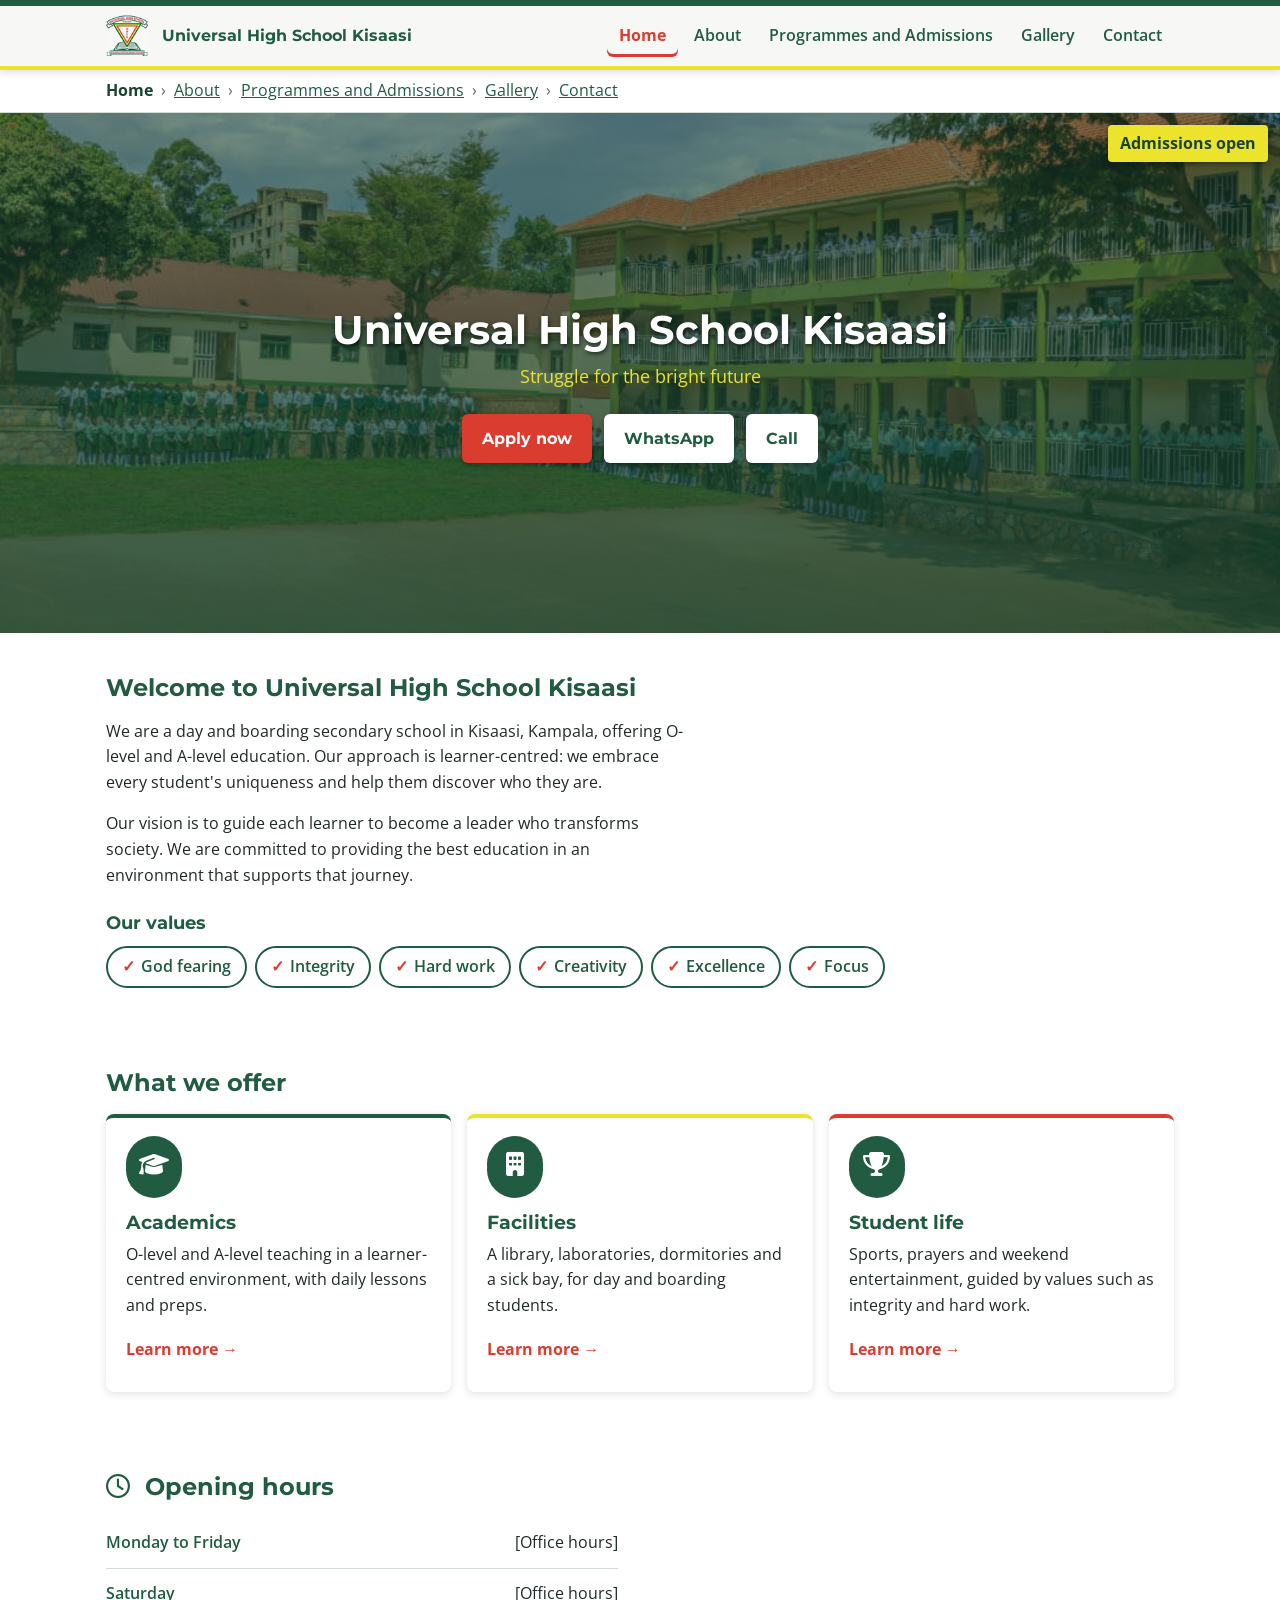
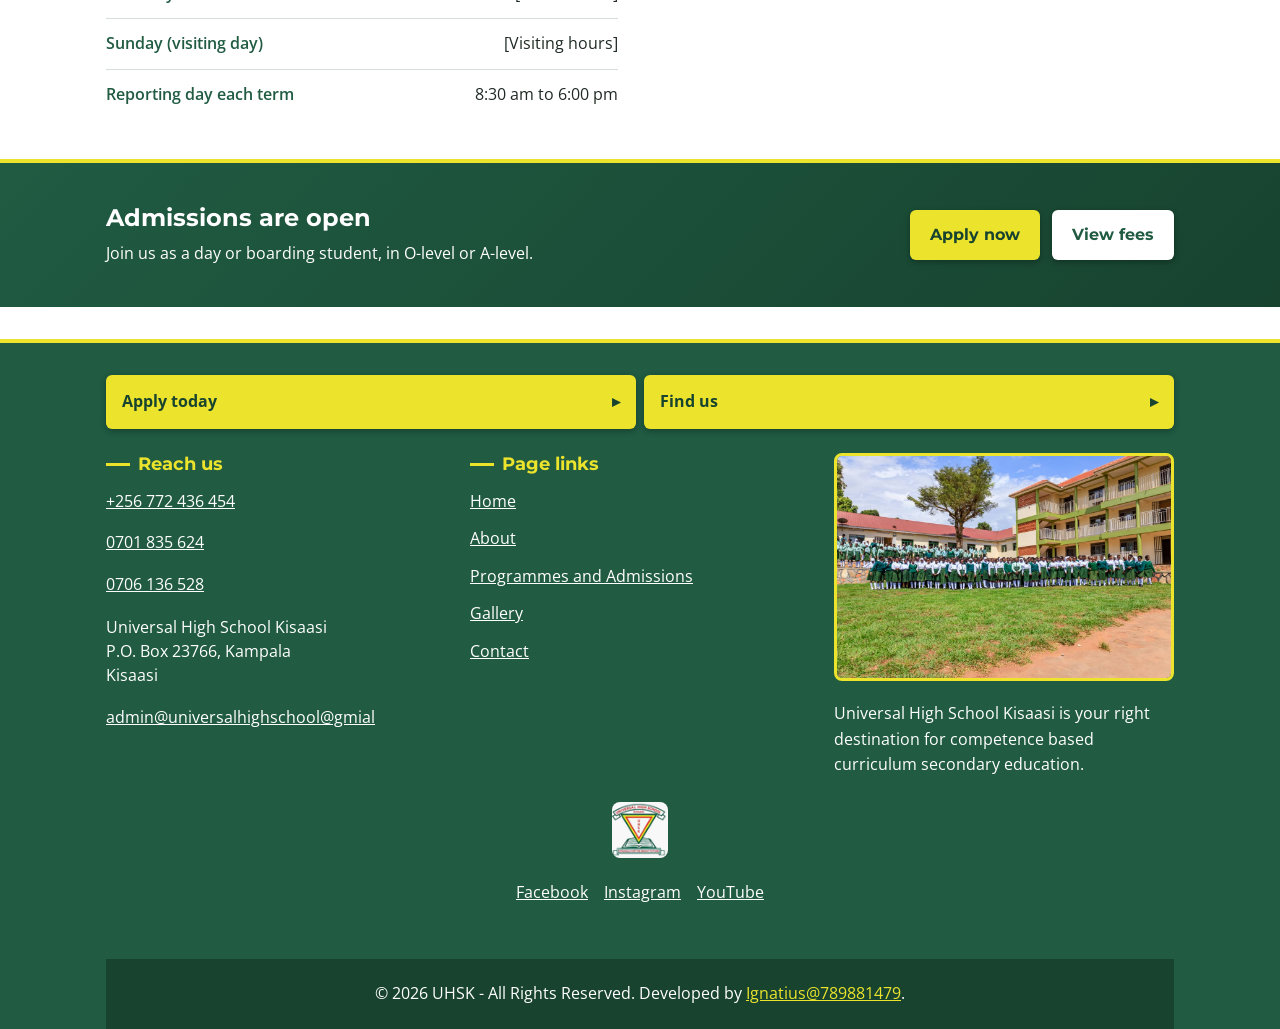
==== index.html @ f20ae057 "Add pure CSS dropdown menu to the home page header - Checkbox technique: :checked ~ .main-nav shows " ====
<!DOCTYPE html>
<html lang="en">
<head>
    <meta charset="UTF-8">
    <meta name="viewport" content="width=device-width, initial-scale=1.0">
    <title>Universal High School Kisaasi</title>
    <meta name="description" content="Universal High School-Kisaasi is a leading educational institution committed to providing quality education and fostering holistic development in students.">
    <link rel="icon" href="images/favicon.png" type="image/png">
    <!-- Google Fonts: Montserrat (headings), Open Sans (body).
         Weights requested must match the font-weight values used in
         style.css; an unrequested weight is faked by the browser.
         preconnect opens the connection early so text renders sooner. -->
    <link rel="preconnect" href="https://fonts.googleapis.com">
    <link rel="preconnect" href="https://fonts.gstatic.com" crossorigin>
    <link rel="stylesheet" href="https://fonts.googleapis.com/css2?family=Montserrat:wght@700&family=Open+Sans:wght@400;600;700&display=swap">
    <!-- Icons: Font Awesome Free (credit in README) -->
    <link rel="stylesheet" href="https://cdnjs.cloudflare.com/ajax/libs/font-awesome/6.5.1/css/all.min.css">
    <link rel="stylesheet" href="css/style.css">
  </head>
<body>
      <header class="site-header"> 
         <div class="container header-inner">
            <a class="logo" href="index.html">
                <img src="images/favicon.png" alt="Universal High School Kisaasi logo" width="64" height="64">
                  <span>Universal High School Kisaasi</span>
            </a>
            <input type="checkbox" id="menu-toggle" class="menu-toggle">
                <label for="menu-toggle" class="menu-button">
                <span class="visually-hidden">Open or close the menu</span>
                <span class="bar"></span>
                <span class="bar"></span>
                <span class="bar"></span>
                </label>

            <!-- Main menu: CSS shows it on phones when #menu-toggle is
                 checked; always visible from 64em. aria-current marks
                 this page; keep the link list identical on every page. -->
            <nav class="main-nav" aria-label="Main menu">
              <ul>
                <li><a href="index.html" aria-current="page">Home</a></li>
                <li><a href="about.html">About</a></li>
                <li><a href="services.html">Programmes and Admissions</a></li>
                <li><a href="gallery.html">Gallery</a></li>
                <li><a href="contact.html">Contact</a></li>
              </ul>
            </nav>

         </div>
      </header>

      <!-- Breadcrumb: shows where the visitor is.
     Used on every page except Home. Change the last item per page. -->
<nav class="breadcrumb" aria-label="Breadcrumb">
  <div class="container">
    <ol>
      <li aria-current="page">Home</li>
      <li><a href="about.html">About</a></li>
      <li><a href="services.html">Programmes and Admissions</a></li>
      <li><a href="gallery.html">Gallery</a></li>
      <li><a href="contact.html">Contact</a></li>
    </ol>
  </div>
</nav>

<main id="main">

  <!-- 1. Hero
       Full-width photo with an overlay (CSS). Badge is positioned
       against the hero box. -->
  <section class="hero">
    <p class="badge">Admissions open</p>

    <div class="hero-content">
      <h1>Universal High School Kisaasi</h1>
      <p class="tagline">Struggle for the bright future</p>
    </div>

    <div class="hero-buttons">
      <a class="btn btn-primary" href="services.html#apply">Apply now</a>
      <a class="btn btn-secondary" href="https://wa.me/256701835624?text=Hello%2C%20I%20would%20like%20to%20ask%20about%20admissions.">WhatsApp</a>
      <a class="btn btn-secondary" href="tel:+256701835624">Call</a>
    </div>
  </section>

  <!-- 2. Introduction
       Text adapted from the school's vision, mission, values and
       commitment statements (admission requirement forms). -->
  <section class="intro">
    <div class="container">
      <h2>Welcome to Universal High School Kisaasi</h2>
      <p>We are a day and boarding secondary school in Kisaasi, Kampala,
         offering O-level and A-level education. Our approach is
         learner-centred: we embrace every student's uniqueness and
         help them discover who they are.</p>
      <p>Our vision is to guide each learner to become a leader who
         transforms society. We are committed to providing the best
         education in an environment that supports that journey.</p>

      <h3 class="values-title">Our values</h3>
      <ul class="values">
        <li>God fearing</li>
        <li>Integrity</li>
        <li>Hard work</li>
        <li>Creativity</li>
        <li>Excellence</li>
        <li>Focus</li>
      </ul>
    </div>
  </section>

  <!-- 3. Feature cards
       Each link goes to the page holding the full details. -->
  <section class="featured">
    <div class="container">
      <h2>What we offer</h2>

      <div class="card-grid">
        <article class="card">
          <span class="card-icon" aria-hidden="true">
          <i class="fa-solid fa-graduation-cap card-icon" aria-hidden="true"></i>
          </span>
          <h3>Academics</h3>
          <p>O-level and A-level teaching in a learner-centred
             environment, with daily lessons and preps.</p>
          <a class="card-link" href="services.html">Learn more</a>
        </article>

        <article class="card">
          <span class="card-icon" aria-hidden="true"> 
          <i class="fa-solid fa-building card-icon" aria-hidden="true"></i>
          </span>
          <h3>Facilities</h3>
          <p>A library, laboratories, dormitories and a sick bay, for
             day and boarding students.</p>
          <a class="card-link" href="gallery.html">Learn more</a>
        </article>

        <article class="card">
          <span class="card-icon" aria-hidden="true">
          <i class="fa-solid fa-trophy card-icon" aria-hidden="true"></i>
          </span>
          <h3>Student life</h3>
          <p>Sports, prayers and weekend entertainment, guided by values
             such as integrity and hard work.</p>
          <a class="card-link" href="about.html">Learn more</a>
        </article>
      </div>
    </div>
  </section>

  <!-- 4. Opening hours
       TODO: replace bracketed times with hours confirmed by the
       school. Reporting-day time is from the school's rules. -->
  <section class="hours">
    <div class="container">
      <h2><i class="fa-regular fa-clock" aria-hidden="true"></i> Opening hours</h2>

      <dl class="hours-list">
        <div class="hours-row">
          <dt>Monday to Friday</dt>
          <dd>[Office hours]</dd>
        </div>
        <div class="hours-row">
          <dt>Saturday</dt>
          <dd>[Office hours]</dd>
        </div>
        <div class="hours-row">
          <dt>Sunday (visiting day)</dt>
          <dd>[Visiting hours]</dd>
        </div>
        <div class="hours-row">
          <dt>Reporting day each term</dt>
          <dd>8:30 am to 6:00 pm</dd>
        </div>
      </dl>
    </div>
  </section>

  <!-- 5. Admissions call-to-action
       Targets #apply and #fees on services.html (add those ids there). -->
  <section class="admissions-band">
    <div class="container band-inner">
      <div class="band-text">
        <h2>Admissions are open</h2>
        <p>Join us as a day or boarding student, in O-level or A-level.</p>
      </div>
      <div class="band-actions">
        <a class="btn btn-accent" href="services.html#apply">Apply now</a>
        <a class="btn btn-secondary" href="services.html#fees">View fees</a>
      </div>
    </div>
  </section>

  <!-- 6. Testimonials: to be added later -->

</main>

<!-- ==========================================================
     FOOTER
     Same on every page. Holds quick actions, school details,
     page links, brand and copyright.
     ========================================================== -->
<footer class="site-footer">
  <div class="container">
        <!-- 1. QUICK ACTIONS
         "Apply today" goes to the admissions page,
         "Find us" goes to the contact page. -->
    <div class="footer-actions">
      <a class="footer-action" href="services.html">Apply today</a>
      <a class="footer-action" href="contact.html">Find us</a>
    </div>
        <!-- Footer: Reach us
         Contact details. Phone links use the tel: scheme with the
         international format (+256, no spaces, leading 0 dropped). -->
    <section class="footer-contact">
      <h2>Reach us</h2>

      <ul class="contact-list">
        <li><a href="tel:+256772436454">+256 772 436 454</a></li>
        <li><a href="tel:+256701835624">0701 835 624</a></li>
        <li><a href="tel:+256706136528">0706 136 528</a></li>
      </ul>

      <!-- Postal address -->
      <address>
        Universal High School Kisaasi<br>
        P.O. Box 23766, Kampala<br>
        Kisaasi
      </address>

      <!-- School email: update here and on contact.html -->
      <a class="contact-email" href="mailto:admin@universalhighschool@gmial">admin@universalhighschool@gmial</a>
    </section>

        <!-- 4. PAGE LINKS
         A second navigation area. aria-label names it so a
         screen reader can tell it apart from the header menu. -->
    <nav class="footer-links" aria-label="Footer navigation">
      <h2>Page links</h2>
      <ul>
        <li><a href="index.html">Home</a></li>
        <li><a href="about.html">About</a></li>
        <li><a href="services.html">Programmes and Admissions</a></li>
        <li><a href="gallery.html">Gallery</a></li>
        <li><a href="contact.html">Contact</a></li>
      </ul>
    </nav>
            <!-- 2. ABOUT THE SCHOOL
         A photo of the students plus a one-sentence description.
         alt text describes the picture for screen readers. -->
    <div class="footer-about">
      <img src="images/students.jpeg"
           alt="Students of Universal High School Kisaasi"
           width="1080" height="720">
      <p>Universal High School Kisaasi is your right destination
         for competence based curriculum secondary education.</p>
    </div>

        <!-- 5. BRAND AND SOCIAL LINKS
         Replace # with the school's real page addresses.
         Text links for now; icons come later. -->
    <div class="footer-brand">
      <img src="images/favicon.png"
           alt="Universal High School Kisaasi logo"
           width="64" height="64">
      <ul class="social-links">
        <li><a href="#">Facebook</a></li>
        <li><a href="#">Instagram</a></li>
        <li><a href="#">YouTube</a></li>
      </ul>
    </div>

      <!-- 6. COPYRIGHT BAR
       &copy; is the code for the © symbol.
       The developer credit links to the developer's GitHub. -->
  <p class="copyright">
    &copy; 2026 UHSK - All Rights Reserved.
    Developed by <a href="https://github.com/IgnatiusAri">Ignatius@789881479</a>.
  </p>

  </div>
</footer>
    </body>
</html>
---- css/style.css ----
/* Universal High School Kisaasi website
   Single stylesheet for all pages
   Mobile first: written for a 360 px phone, then enlarged
   with media queries for tablets and desktops.
   Lives in css/: url() paths are relative to this file, so images
   are referenced as ../images/.
   Author: Arinaitwe Ignatius */

   /* Make padding and borders count inside an element's width,
   so a box set to 300 px stays 300 px wide. Without this,
   padding is added on top and layouts break unpredictably. */
*,
*::before,
*::after {
  box-sizing: border-box;
}

/* remove the browser default margin */
body {
  margin: 0;
}
/* Centred page container.
   max-width stops content stretching too wide on big screens.
   margin: 0 auto splits the leftover space equally left and
   right, which centres the box.
   padding keeps text 16 px away from a phone's screen edge. */
.container {
  max-width: 1100px;
  margin: 0 auto;
  padding: 0 16px;
}


/* Page at least as tall as the screen; stack header, main,    */
body {
  margin: 0;
  min-height: 100vh;   /* fallback for older browsers */
  min-height: 100dvh;  /* accurate on phones with moving address bars */
  display: flex;
  flex-direction: column;
}

/* ----- Typography -----
   Fonts are loaded by the Google Fonts <link> in each page's <head>.
   Loaded weights: Montserrat 700; Open Sans 400, 600, 700. Using any
   other weight here needs the link updated on every page.
   Fallbacks apply if Google Fonts is blocked or still loading. */
body {
  font-family: "Open Sans", Arial, Helvetica, sans-serif;
  font-size: 1rem;      /* 16 px minimum body size */
  line-height: 1.6;
  color: #1F2A24;       /* near-black green: softer than #000 */
}

/* Default for every heading; component rules may still repeat it */
h1, h2, h3, h4, h5, h6 {
  font-family: "Montserrat", Arial, Helvetica, sans-serif;
  font-weight: 700;
  line-height: 1.25;
}

/* main takes all spare height, pushing the footer down */
main {
  flex: 1;
}  

.site-header {
  position: sticky;
  top: 0;
  z-index: 100;
  background: #F7F8F5;
  border-top: 6px solid #205B42;
  border-bottom: 4px solid #ECE42C;
  box-shadow: 0 2px 8px rgba(0, 0, 0, 0.15);
}

.header-inner {
  display: flex;
  align-items: center;
  justify-content: space-between;
  padding-top: 8px;
  padding-bottom: 8px;
}

.logo {
  display: flex;
  align-items: center;
  gap: 12px;
  font-family: "Montserrat", Arial, Helvetica, sans-serif;
  font-size: 1rem;
  font-weight: 700;
  line-height: 1.25;
  color: #205B42;
  text-decoration: none;
}

.logo img {
  width: 44px;
  height: 44px;
}

.menu-toggle {
  position: absolute;
  opacity: 0;
  width: 1px;
  height: 1px;
}

.menu-button {
  padding: 10px 8px;
  cursor: pointer;
}

.bar {
  display: block;
  width: 26px;
  height: 3px;
  margin: 5px 0;
  background: #205B42;
  transition: transform 0.2s ease, opacity 0.2s ease;
}

/* Bars animate into an X when the menu is open. The label's first
   child is the visually hidden text, so the bars are children 2-4.
   0.5rem = one bar height (3px) + the gap (5px) between bars;
   change it if .bar height or margin changes. */
.menu-toggle:checked + .menu-button .bar:nth-child(2) {
  transform: translateY(0.5rem) rotate(45deg);
}

.menu-toggle:checked + .menu-button .bar:nth-child(3) {
  opacity: 0;
}

.menu-toggle:checked + .menu-button .bar:nth-child(4) {
  transform: translateY(-0.5rem) rotate(-45deg);
}

/* The checkbox is invisible, so show its keyboard focus on the button */
.menu-toggle:focus-visible + .menu-button {
  outline: 0.1875rem solid #DA3C2F;
  outline-offset: 0.125rem;
}

/* ----- Main menu (pure CSS, checkbox technique) -----
   Below 64em: hidden until #menu-toggle is checked, then drops over
   the page below the header (absolute against the sticky
   .site-header). From 64em: always shown in the header row.
   The <nav> must come after #menu-toggle in the same parent, or
   the ~ selector cannot reach it. */
.main-nav {
  display: none;
  position: absolute;
  top: 100%;
  left: 0;
  right: 0;
  background: #F7F8F5;
  border-bottom: 0.25rem solid #ECE42C;
  box-shadow: 0 0.5rem 1rem rgba(0, 0, 0, 0.15);
}

.menu-toggle:checked ~ .main-nav {
  display: block;
}

.main-nav ul {
  margin: 0;
  padding: 0;
  list-style: none;
}

/* Full-width rows with thumb-sized tap targets */
.main-nav a {
  display: block;
  padding: 0.875rem 1rem;
  font-weight: 600;
  color: #205B42;
  text-decoration: none;
  border-top: 0.0625rem solid #D5DDD7;
}

.main-nav a:hover,
.main-nav a:focus {
  color: #FFFFFF;
  background: #205B42;
}

.main-nav a:active {
  background: #17432F;
}

/* Current page (aria-current set per page in the HTML): red text
   and an inset bar that doesn't change the link's size */
.main-nav a[aria-current="page"] {
  font-weight: 700;
  color: #DA3C2F;
  box-shadow: inset 0.25rem 0 0 #DA3C2F;
}

.main-nav a[aria-current="page"]:hover,
.main-nav a[aria-current="page"]:focus {
  color: #FFFFFF;
  background: #DA3C2F;
}

/* ----- Breadcrumb ----- */

/* Slim bar under the sticky header */
.breadcrumb {
  background: #FFFFFF;
  border-bottom: 0.0625rem solid #D5DDD7;
}

/* Reset list defaults; items sit in a row that wraps */
.breadcrumb ol {
  display: flex;
  flex-wrap: wrap;
  margin: 0;
  padding: 0;
  list-style: none;
}

/* Separator drawn in CSS before every item except the first */
.breadcrumb li + li::before {
  content: "\203A";
  margin: 0 0.5rem;
  color: #5F6F66;
}

/* Link and current page share vertical padding for a thumb-sized target */
.breadcrumb a,
.breadcrumb [aria-current="page"] {
  display: inline-block;
  padding: 0.5rem 0;
}

.breadcrumb a {
  color: #205B42;
}

.breadcrumb a:hover,
.breadcrumb a:focus {
  color: #DA3C2F;
}

/* Current page: bold, not a link */
.breadcrumb [aria-current="page"] {
  font-weight: 700;
  color: #17432F;
}

/* ----- Buttons ----- */

/* Shared shape; colour variants below */
.btn {
  display: inline-block;
  padding: 0.75rem 1.25rem;
  font-family: "Montserrat", Arial, Helvetica, sans-serif;
  font-weight: 700;
  text-decoration: none;
  border-radius: 0.375rem;
  box-shadow: 0 0.125rem 0.375rem rgba(0, 0, 0, 0.3);
  transition: transform 0.15s ease, box-shadow 0.15s ease;
}

/* Hover and focus: lift and deepen the shadow */
.btn:hover,
.btn:focus {
  box-shadow: 0 0.25rem 0.625rem rgba(0, 0, 0, 0.4);
  transform: translateY(-0.125rem);
}

.btn:active {
  transform: translateY(0.0625rem);
}

/* Keyboard focus ring, visible on dark and light backgrounds */
.btn:focus-visible {
  outline: 0.1875rem solid #ECE42C;
  outline-offset: 0.125rem;
}

/* Primary action: school red */
.btn-primary {
  background: #DA3C2F;
  color: #FFFFFF;
}

.btn-primary:hover,
.btn-primary:focus {
  background: #B92E23;
}

/* Secondary action: white with green text */
.btn-secondary {
  background: #FFFFFF;
  color: #205B42;
}

.btn-secondary:hover,
.btn-secondary:focus {
  background: #F7F8F5;
}

/* Modifier for .btn-secondary on white/light sections, where the
   plain white button would disappear */
.btn-outline {
  border: 0.125rem solid #205B42;
}

/* Accent: yellow, for use on green backgrounds */
.btn-accent {
  background: #ECE42C;
  color: #17432F;
}

.btn-accent:hover,
.btn-accent:focus {
  background: #F5EF6A;
}

/* ----- Home: hero ----- */

/* Photo with a green overlay for text contrast. The gradient is
   listed first so it paints above the image. */
.hero {
  position: relative;               /* anchor for the absolute badge */
  display: flex;
  flex-direction: column;
  justify-content: center;
  align-items: center;
  gap: 1.5rem;
  min-height: 26rem;
  padding: 3.5rem 1rem 2rem;        /* top leaves room for the badge */
  text-align: center;
  color: #FFFFFF;
  background:
    linear-gradient(rgba(23, 67, 47, 0.55), rgba(23, 67, 47, 0.85)),
    url("../images/hero-photo.jpeg") center / cover no-repeat;
}

/* text-shadow keeps the heading readable over bright areas */
.hero h1 {
  margin: 0 0 0.5rem;
  font-family: "Montserrat", Arial, Helvetica, sans-serif;
  font-size: 1.75rem;
  line-height: 1.2;
  text-shadow: 0.0625rem 0.125rem 0.25rem rgba(0, 0, 0, 0.6);
}

.hero .tagline {
  margin: 0;
  font-size: 1.1rem;
  color: #ECE42C;
}

/* Badge pinned to the hero's top-right corner */
.hero .badge {
  position: absolute;
  top: 0.75rem;
  right: 0.75rem;
  margin: 0;
  padding: 0.375rem 0.75rem;
  background: #ECE42C;
  color: #17432F;
  font-weight: 700;
  border-radius: 0.25rem;
  box-shadow: 0 0.125rem 0.375rem rgba(0, 0, 0, 0.4);
}

/* Buttons wrap onto a second row on narrow screens */
.hero-buttons {
  display: flex;
  flex-wrap: wrap;
  justify-content: center;
  gap: 0.75rem;
}

/* ----- Home: introduction ----- */

.intro {
  padding: 2.5rem 0;
  background: #FFFFFF;
}

.intro h2,
.featured h2,
.hours h2 {
  margin: 0 0 1rem;
  font-family: "Montserrat", Arial, Helvetica, sans-serif;
  font-size: 1.5rem;
  color: #205B42;
}

/* ch caps line length at about 65 characters for readability */
.intro p {
  max-width: 65ch;
  margin: 0 0 1rem;
}

.values-title {
  margin: 1.5rem 0 0.75rem;
  font-family: "Montserrat", Arial, Helvetica, sans-serif;
  font-size: 1.1rem;
  color: #205B42;
}

/* Values shown as rounded tags in a wrapping row */
.values {
  display: flex;
  flex-wrap: wrap;
  gap: 0.5rem;
  margin: 0;
  padding: 0;
  list-style: none;
}

.values li {
  padding: 0.375rem 0.875rem;
  color: #205B42;
  font-weight: 600;
  border: 0.125rem solid #205B42;
  border-radius: 1.5rem;
}

/* Red tick drawn in CSS before each value */
.values li::before {
  content: "\2713";
  margin-right: 0.375rem;
  color: #DA3C2F;
}

/* ----- Home: feature cards ----- */

.featured {
  padding: 2.5rem 0;
}

/* Phone: cards stacked with equal gaps */
.card-grid {
  display: flex;
  flex-direction: column;
  gap: 1rem;
}

/* White card with a coloured top edge and a soft shadow */
.card {
  padding: 1.5rem 1.25rem;
  background: #FFFFFF;
  border-top: 0.25rem solid #205B42;
  border-radius: 0.5rem;
  box-shadow: 0 0.125rem 0.5rem rgba(0, 0, 0, 0.12);
  transition: transform 0.15s ease, box-shadow 0.15s ease;
}

.card:hover {
  transform: translateY(-0.1875rem);
  box-shadow: 0 0.375rem 1rem rgba(0, 0, 0, 0.2);
}

/* Accent colours taken from the school logo */
.card:nth-child(2) {
  border-top-color: #ECE42C;
}

.card:nth-child(3) {
  border-top-color: #DA3C2F;
}

/* Round icon badge. Flexbox centres the glyph at any font size.
   Applied to a span so Font Awesome's own display rules don't interfere. */
.card-icon {
  display: flex;
  align-items: center;
  justify-content: center;
  width: 3.5rem;
  height: 3.5rem;
  margin-bottom: 0.75rem;
  font-size: 1.5rem;
  color: #FFFFFF;
  background: #205B42;
  border-radius: 50%;
}

.card h3 {
  margin: 0 0 0.5rem;
  font-family: "Montserrat", Arial, Helvetica, sans-serif;
  font-size: 1.2rem;
  color: #205B42;
}

.card p {
  margin: 0 0 0.75rem;
}

/* Arrow is added in CSS to keep the HTML clean */
.card-link {
  display: inline-block;
  padding: 0.375rem 0;
  color: #DA3C2F;
  font-weight: 700;
  text-decoration: none;
}

.card-link::after {
  content: " \2192";
}

.card-link:hover,
.card-link:focus {
  text-decoration: underline;
}

/* ----- Home: opening hours ----- */

.hours {
  padding: 2.5rem 0;
  background: #FFFFFF;
}

.hours h2 i {
  margin-right: 0.5rem;
}

/* Narrow list keeps each day close to its time */
.hours-list {
  max-width: 32rem;
  margin: 0;
}

/* One row per day, hairline between rows */
.hours-row {
  display: flex;
  justify-content: space-between;
  gap: 1rem;
  padding: 0.75rem 0;
  border-bottom: 0.0625rem solid #D5DDD7;
}

.hours-row:last-child {
  border-bottom: 0;
}

.hours-list dt {
  font-weight: 600;
  color: #205B42;
}

/* Browsers indent dd by default */
.hours-list dd {
  margin: 0;
  text-align: right;
}

/* ----- Home: admissions band ----- */

.admissions-band {
  padding: 2.5rem 0;
  color: #FFFFFF;
  background: linear-gradient(135deg, #205B42, #17432F);
  border-top: 0.25rem solid #ECE42C;
}

/* Phone: text above buttons */
.band-inner {
  display: flex;
  flex-direction: column;
  gap: 1.5rem;
}

.band-text h2 {
  margin: 0 0 0.5rem;
  font-family: "Montserrat", Arial, Helvetica, sans-serif;
  font-size: 1.5rem;
}

.band-text p {
  margin: 0;
}

.band-actions {
  display: flex;
  flex-wrap: wrap;
  gap: 0.75rem;
}

/* ==========================================================
   INNER PAGES (About, Programmes, Gallery, Contact)
   ========================================================== */

/* ----- Page banner -----
   Shared by all inner pages (keep it page-agnostic).
   Shorter variant of .hero. Overlay is darker than the hero's
   because there are no buttons and the text must read over any
   part of the photo. */
.page-banner {
  padding: 3rem 0;
  color: #FFFFFF;
  text-align: center;
  background:
    linear-gradient(rgba(23, 67, 47, 0.75), rgba(23, 67, 47, 0.9)),
    url("../images/students.jpeg") center / cover no-repeat;
  border-bottom: 0.25rem solid #ECE42C;
}

.page-banner h1 {
  margin: 0 0 0.5rem;
  font-family: "Montserrat", Arial, Helvetica, sans-serif;
  font-size: 1.75rem;
  line-height: 1.2;
  text-shadow: 0.0625rem 0.125rem 0.25rem rgba(0, 0, 0, 0.6);
}

.page-banner-text {
  max-width: 40ch;
  margin: 0 auto;
  font-size: 1.1rem;
  color: #ECE42C;
}

/* ----- Shared section styles -----
   Use these for every inner-page section instead of per-section
   padding/heading rules. Home-page sections predate them. */
.section {
  padding: 2.5rem 0;
}

/* Modifier: alternate sections white so bands are distinguishable */
.section-white {
  background: #FFFFFF;
}

.section-title {
  margin: 0 0 1rem;
  font-family: "Montserrat", Arial, Helvetica, sans-serif;
  font-size: 1.5rem;
  color: #205B42;
}

/* ----- About: our story ----- */

/* Story and quick facts: stacked on phones, side by side from 48em */
.story-layout {
  display: flex;
  flex-direction: column;
  gap: 1.5rem;
}

/* Deliberately no max-width (unlike .intro p): a capped width
   leaves a visible gap beside the floated image. */
.story-text p {
  margin: 0 0 1rem;
  line-height: 1.6;
}

/* Full width on phones; floated from 48em (see media query).
   Floating at 360 px leaves too narrow a text column. */
.story-image {
  display: block;
  width: 100%;
  height: auto;
  margin-bottom: 1rem;
  border: 0.1875rem solid #ECE42C;
  border-radius: 0.5rem;
  box-shadow: 0 0.125rem 0.5rem rgba(0, 0, 0, 0.2);
}

/* Utility: add to any parent of floated children so it contains
   them. Used by .story-text (about) and .gallery. */
.clearfix::after {
  content: "";
  display: block;
  clear: both;
}

/* Utility: hides content visually but keeps it in the accessibility
   tree (unlike display: none). Used for the gallery page h1.
   Standard pattern; every declaration is needed. */
.visually-hidden {
  position: absolute;
  width: 1px;
  height: 1px;
  margin: -1px;
  padding: 0;
  overflow: hidden;
  clip: rect(0 0 0 0);
  white-space: nowrap;
  border: 0;
}

/* Facts box */
.quick-facts {
  padding: 1.25rem;
  background: #FFFFFF;
  border-left: 0.25rem solid #ECE42C;
  border-radius: 0.5rem;
  box-shadow: 0 0.125rem 0.5rem rgba(0, 0, 0, 0.12);
}

.quick-facts h3 {
  margin: 0 0 0.5rem;
  font-family: "Montserrat", Arial, Helvetica, sans-serif;
  font-size: 1.1rem;
  color: #205B42;
}

.quick-facts dl {
  margin: 0;
}

/* One label/value pair per row, hairline between rows */
.fact {
  display: flex;
  justify-content: space-between;
  gap: 1rem;
  padding: 0.625rem 0;
  border-bottom: 0.0625rem solid #D5DDD7;
}

.fact:last-child {
  border-bottom: 0;
}

.fact dt {
  font-weight: 600;
  color: #205B42;
}

/* Browsers indent dd by default */
.fact dd {
  margin: 0;
  text-align: right;
}

/* ----- About: vision and mission ----- */

.purpose-grid {
  display: flex;
  flex-direction: column;
  gap: 1rem;
}

/* position: relative anchors the ::before quote mark;
   overflow: hidden clips it to the card. */
.purpose-card {
  position: relative;
  padding: 1.75rem 1.5rem 1.5rem;
  background: #F7F8F5;
  border: 0.0625rem solid #D5DDD7;
  border-left: 0.375rem solid #205B42;
  border-radius: 0.5rem;
  box-shadow: 0 0.125rem 0.5rem rgba(0, 0, 0, 0.08);
  overflow: hidden;
}

/* Second card (mission) in red; order-dependent */
.purpose-card:nth-child(2) {
  border-left-color: #DA3C2F;
}

/* Decorative quote mark, kept out of the HTML and accessibility tree */
.purpose-card::before {
  content: "\201C";
  position: absolute;
  top: -1.5rem;
  right: 0.75rem;
  font-family: Georgia, "Times New Roman", serif;
  font-size: 7rem;
  line-height: 1;
  color: rgba(32, 91, 66, 0.08);
}

/* Same badge as .card-icon on the home page; keep them visually in sync */
.purpose-icon {
  display: flex;
  align-items: center;
  justify-content: center;
  width: 3rem;
  height: 3rem;
  margin-bottom: 0.75rem;
  font-size: 1.25rem;
  color: #FFFFFF;
  background: #205B42;
  border-radius: 50%;
}

.purpose-card:nth-child(2) .purpose-icon {
  background: #DA3C2F;
}

/* Third card (commitment) in yellow; dark icon for contrast */
.purpose-card:nth-child(3) {
  border-left-color: #ECE42C;
}

.purpose-card:nth-child(3) .purpose-icon {
  color: #17432F;
  background: #ECE42C;
}

.purpose-card h3 {
  margin: 0 0 0.5rem;
  font-family: "Montserrat", Arial, Helvetica, sans-serif;
  font-size: 1.2rem;
  color: #205B42;
}

.purpose-card p {
  margin: 0;
  font-size: 1.1rem;
  line-height: 1.6;
}

/* ----- About: values ----- */

/* 2 columns on phones, 3 from 48em. Item widths are calc()'d
   against the 1rem gap: change both together. */
.values-grid {
  display: flex;
  flex-wrap: wrap;
  gap: 1rem;
  margin: 0;
  padding: 0;
  list-style: none;
}

.value-item {
  flex: 0 0 calc(50% - 0.5rem);
  padding: 1.25rem 1rem;
  text-align: center;
  background: #FFFFFF;
  border-bottom: 0.25rem solid #205B42;
  border-radius: 0.5rem;
  box-shadow: 0 0.125rem 0.5rem rgba(0, 0, 0, 0.1);
  transition: transform 0.15s ease, box-shadow 0.15s ease;
}

/* Same hover lift as .card */
.value-item:hover {
  transform: translateY(-0.1875rem);
  box-shadow: 0 0.375rem 1rem rgba(0, 0, 0, 0.18);
}

/* Cycle green / yellow / red across items */
.value-item:nth-child(3n+2) {
  border-bottom-color: #ECE42C;
}

.value-item:nth-child(3n+3) {
  border-bottom-color: #DA3C2F;
}

.value-item i {
  display: block;
  margin-bottom: 0.5rem;
  font-size: 1.75rem;
  color: #205B42;
}

.value-item h3 {
  margin: 0 0 0.375rem;
  font-family: "Montserrat", Arial, Helvetica, sans-serif;
  font-size: 1rem;
  color: #205B42;
}

/* Do not go below 1rem: 16 px minimum body text */
.value-item p {
  margin: 0;
  font-size: 1rem;
  line-height: 1.4;
}

/* ----- Shared: subsection heading (h3 inside a .section) ----- */
.subsection-title {
  margin: 2rem 0 0.75rem;
  font-size: 1.2rem;
  color: #205B42;
}

/* ----- Programmes: admissions notice -----
   Full-width yellow strip directly under the banner. */
.notice {
  padding: 0.75rem 0;
  background: #ECE42C;
  color: #17432F;
  box-shadow: 0 0.125rem 0.375rem rgba(0, 0, 0, 0.15);
}

.notice-inner {
  display: flex;
  align-items: center;
  gap: 0.75rem;
}

.notice i {
  font-size: 1.5rem;
}

.notice p {
  margin: 0;
}

/* Link keeps the strip's dark text colour so contrast stays high
   on yellow; the underline marks it as a link */
.notice a {
  color: #17432F;
  font-weight: 700;
}

.notice a:hover,
.notice a:focus {
  color: #DA3C2F;
}

/* ----- Programmes: price line on .card ----- */
.card-price {
  margin: 0;
  padding-top: 0.75rem;
  font-weight: 700;
  color: #DA3C2F;
  border-top: 0.0625rem dashed #D5DDD7;
}

/* ----- Programmes: how to apply -----
   Numbers come from a CSS counter so steps renumber themselves
   when one is added or removed. list-style is removed and the
   number is drawn as a circle by li::before (absolutely
   positioned against the relative li). */
.steps {
  margin: 0 0 1.5rem;
  padding: 0;
  list-style: none;
  counter-reset: step;
}

.steps li {
  position: relative;
  padding: 0 0 1.5rem 3.75rem;   /* left padding clears the number */
  counter-increment: step;
}

.steps li::before {
  content: counter(step);
  position: absolute;
  top: 0;
  left: 0;
  display: flex;
  align-items: center;
  justify-content: center;
  width: 2.75rem;
  height: 2.75rem;
  font-family: "Montserrat", Arial, Helvetica, sans-serif;
  font-weight: 700;
  font-size: 1.2rem;
  color: #FFFFFF;
  background: #205B42;
  border-radius: 50%;
  box-shadow: 0 0.125rem 0.375rem rgba(0, 0, 0, 0.25);
}

/* Vertical connector between numbers; not drawn after the last */
.steps li:not(:last-child)::after {
  content: "";
  position: absolute;
  top: 2.75rem;
  bottom: 0;
  left: 1.3125rem;               /* centre of the 2.75rem circle */
  border-left: 0.125rem dashed #205B42;
}

.steps h3 {
  margin: 0.5rem 0 0.25rem;
  font-size: 1.1rem;
  color: #205B42;
}

.steps p {
  margin: 0;
}

.steps a {
  color: #205B42;
}

.apply-actions {
  display: flex;
  flex-wrap: wrap;
  gap: 0.75rem;
}

/* ----- Programmes: fees tables ----- */

/* Lets a wide table scroll on its own instead of widening the page */
.table-wrap {
  overflow-x: auto;
  border-radius: 0.5rem;
  box-shadow: 0 0.125rem 0.5rem rgba(0, 0, 0, 0.12);
}

.fees-table {
  width: 100%;
  min-width: 20rem;               /* below this the columns cramp */
  border-collapse: collapse;
  background: #FFFFFF;
}

/* Caption sits above the table as its visible title */
.fees-table caption {
  padding: 0.75rem 1rem;
  font-weight: 600;
  text-align: left;
  color: #FFFFFF;
  background: #17432F;
}

.fees-table th,
.fees-table td {
  padding: 0.75rem 1rem;
  text-align: left;
  border-bottom: 0.0625rem solid #D5DDD7;
}

.fees-table thead th {
  color: #17432F;
  background: #ECE42C;
}

/* Zebra rows for easier reading across a line */
.fees-table tbody tr:nth-child(even) {
  background: #F7F8F5;
}

.fees-table tbody tr:hover {
  background: #EAF1EC;
}

.fees-table tbody th {
  font-weight: 600;
  color: #205B42;
}

.fees-table tbody tr:last-child th,
.fees-table tbody tr:last-child td {
  border-bottom: 0;
}

/* ----- Programmes: admission requirements ----- */
.checklist {
  margin: 0;
  padding: 0;
  list-style: none;
}

.checklist li {
  position: relative;
  padding: 0.75rem 0 0.75rem 2.25rem;
  border-bottom: 0.0625rem solid #D5DDD7;
}

.checklist li:last-child {
  border-bottom: 0;
}

/* Tick drawn in CSS: same ✓ character as the home values tags */
.checklist li::before {
  content: "\2713";
  position: absolute;
  top: 0.75rem;
  left: 0;
  display: flex;
  align-items: center;
  justify-content: center;
  width: 1.5rem;
  height: 1.5rem;
  font-weight: 700;
  color: #FFFFFF;
  background: #DA3C2F;
  border-radius: 50%;
}

/* ----- Shared: short paragraph under a .section-title ----- */
.section-intro {
  max-width: 65ch;
  margin: -0.5rem 0 1.25rem;
}

/* ----- Programmes: fees tables (additions) ----- */

/* Stacked on phones; side by side from 48em */
.fees-grid {
  display: flex;
  flex-direction: column;
  gap: 1.5rem;
}

/* For short two-column tables that look stretched at full width */
.table-narrow {
  max-width: 28rem;
}

/* Amount columns right-aligned so digits line up */
.fees-table td {
  text-align: right;
  white-space: nowrap;
}

.fees-table thead th:not(:first-child) {
  text-align: right;
}

/* Group label row inside a tbody (e.g. "Uniform"). Overrides the
   zebra striping, which would otherwise colour it by position. */
.fees-table tbody tr.fees-group,
.fees-table tbody tr.fees-group:hover {
  background: #EAF1EC;
}

.fees-table .fees-group th {
  font-size: 0.875rem;
  font-weight: 700;
  letter-spacing: 0.05em;
  text-transform: uppercase;
  color: #17432F;
}

/* Total row: double top rule, the accounting convention for a sum */
.fees-table tfoot th,
.fees-table tfoot td {
  font-weight: 700;
  color: #17432F;
  background: #FFFBD1;
  border-top: 0.1875rem double #17432F;
  border-bottom: 0;
}

/* ----- Shared: list with a leading Font Awesome icon per item ----- */
.icon-list {
  display: flex;
  flex-direction: column;
  gap: 0.75rem;
  margin: 0;
  padding: 0;
  list-style: none;
}

.icon-list li {
  display: flex;
  align-items: flex-start;
  gap: 0.75rem;
}

/* Fixed-size icon box keeps text aligned whatever the glyph width */
.icon-list i {
  flex: 0 0 2.25rem;
  display: flex;
  align-items: center;
  justify-content: center;
  height: 2.25rem;
  color: #205B42;
  background: #EAF1EC;
  border-radius: 50%;
}

/* Grid variant: items as small cards */
.icon-list-grid li {
  padding: 1rem;
  background: #FFFFFF;
  border-left: 0.25rem solid #ECE42C;
  border-radius: 0.5rem;
  box-shadow: 0 0.125rem 0.5rem rgba(0, 0, 0, 0.08);
}

/* ----- Programmes: collapsible requirement groups -----
   Native <details>/<summary>: no JavaScript. The default
   disclosure triangle is hidden and replaced by a +/- drawn
   in summary::after, which switches on the [open] attribute. */
.req-group {
  margin-bottom: 0.75rem;
  background: #F7F8F5;
  border: 0.0625rem solid #D5DDD7;
  border-radius: 0.5rem;
}

.req-group summary {
  position: relative;
  padding: 1rem 3rem 1rem 1rem;   /* right padding clears the +/- */
  font-family: "Montserrat", Arial, Helvetica, sans-serif;
  font-weight: 700;
  color: #205B42;
  cursor: pointer;
  list-style: none;               /* Firefox, Chrome: hide triangle */
}

.req-group summary::-webkit-details-marker {
  display: none;                  /* Safari: hide triangle */
}

.req-group summary::after {
  content: "+";
  position: absolute;
  top: 50%;
  right: 1rem;
  transform: translateY(-50%);
  font-size: 1.5rem;
  line-height: 1;
  color: #DA3C2F;
}

.req-group[open] summary::after {
  content: "\2212";               /* minus sign */
}

.req-group summary:hover,
.req-group summary:focus-visible {
  color: #DA3C2F;
}

.req-group summary:focus-visible {
  outline: 0.1875rem solid #ECE42C;
  outline-offset: 0.125rem;
}

.req-group[open] summary {
  border-bottom: 0.0625rem solid #D5DDD7;
}

.req-group .checklist {
  padding: 0.25rem 1rem 0.5rem;
}

/* ----- Gallery: float grid -----
   Float-based by design (capstone brief), not flex/grid.
   Each .gallery needs .clearfix in the HTML, or it collapses to
   zero height because its children are all floated.
   Phone: first photo full width, the next two half width each
   (matches the wireframe). From 48em: three equal columns.
   Widths use calc() against the 1rem gutter: change both together. */
/* position: relative anchors the absolutely positioned caption;
   overflow: hidden clips the zoomed image and the hidden caption
   to the rounded frame. */
.gallery-item {
  position: relative;
  float: left;
  width: calc(50% - 0.5rem);
  margin: 0 1rem 1rem 0;
  overflow: hidden;
  border-radius: 0.5rem;
  box-shadow: 0 0.125rem 0.5rem rgba(0, 0, 0, 0.15);
  transition: transform 0.25s ease, box-shadow 0.25s ease;
}

/* Lead photo spans the row on phones */
.gallery-item:first-child {
  width: 100%;
  margin-right: 0;
}

/* Last photo in the half-width row: no gutter, or the row would be
   1rem too wide and the photo would drop to a new line */
.gallery-item:nth-child(3) {
  margin-right: 0;
}

/* Links and images fill the figure; display: block removes the
   small gap browsers leave under inline images */
.gallery-item a,
.gallery-item img {
  display: block;
}

/* Same 3:2 shape for every photo, cropped from the centre, so rows
   stay level whatever the source photo's proportions */
.gallery-item img {
  width: 100%;
  height: auto;
  aspect-ratio: 3 / 2;
  object-fit: cover;
  transition: transform 0.4s ease;
}

/* Stretched link: an empty ::after on the link covers the whole
   figure (it is positioned against .gallery-item, because the <a>
   itself is not positioned) and sits above the caption, so a click
   anywhere, caption included, opens the photo. Used instead of
   pointer-events, which the W3C CSS validator rejects. */
.gallery-item a::after {
  content: "";
  position: absolute;
  top: 0;
  right: 0;
  bottom: 0;
  left: 0;
  z-index: 1;
}

/* Caption overlay: pinned to the bottom of the photo and pushed
   below the frame (translateY(100%)) until hover or focus.
   The gradient keeps white text readable on any photo. */
.gallery-item figcaption {
  position: absolute;
  right: 0;
  bottom: 0;
  left: 0;
  padding: 2rem 0.75rem 0.625rem;
  font-weight: 600;
  line-height: 1.3;
  color: #FFFFFF;
  background: linear-gradient(transparent, rgba(23, 67, 47, 0.92));
  text-shadow: 0 0.0625rem 0.125rem rgba(0, 0, 0, 0.6);
  transform: translateY(100%);
  transition: transform 0.25s ease;
}

/* Hover and keyboard focus (:focus-within = the link inside has
   focus) trigger the same effects: lift, deeper shadow, slight
   zoom and the caption sliding up. */
.gallery-item:hover,
.gallery-item:focus-within {
  transform: translateY(-0.1875rem);
  box-shadow: 0 0.5rem 1.25rem rgba(0, 0, 0, 0.28);
}

.gallery-item:hover img,
.gallery-item:focus-within img {
  transform: scale(1.06);
}

.gallery-item:hover figcaption,
.gallery-item:focus-within figcaption {
  transform: translateY(0);
}

/* Keyboard focus ring on the frame. An element's own outline is not
   clipped by its own overflow: hidden, so it is drawn on the figure
   rather than on the link inside it. */
.gallery-item:focus-within {
  outline: 0.1875rem solid #ECE42C;
  outline-offset: 0.1875rem;
}

/* Touch screens cannot hover: show captions all the time there */
@media (hover: none) {
  .gallery-item figcaption {
    transform: none;
  }
}

/* Respect the "reduce motion" system setting: keep the visual
   changes but drop the movement */
@media (prefers-reduced-motion: reduce) {
  .gallery-item,
  .gallery-item img,
  .gallery-item figcaption {
    transition: none;
  }

  .gallery-item:hover,
  .gallery-item:focus-within,
  .gallery-item:hover img,
  .gallery-item:focus-within img {
    transform: none;
  }
}

/* Apply now button under the last photo group */
.gallery-cta {
  padding-block: 1rem 2.5rem;
  text-align: center;
}

/* ----- Contact: ways to reach us -----
   Cards stacked on phones, 2 x 2 from 48em, 4 across from 64em.
   Widths are calc()'d against the 1rem gap. */
.contact-grid {
  display: flex;
  flex-direction: column;
  gap: 1rem;
  margin: 0;
  padding: 0;
  list-style: none;
}

/* position: relative anchors the icon badge, which overlaps the
   card's top edge */
.contact-card {
  position: relative;
  padding: 2.25rem 1.25rem 1.25rem;
  margin-top: 1.5rem;              /* room for the overlapping icon */
  text-align: center;
  background: #FFFFFF;
  border-top: 0.25rem solid #205B42;
  border-radius: 0.5rem;
  box-shadow: 0 0.125rem 0.5rem rgba(0, 0, 0, 0.12);
  transition: transform 0.15s ease, box-shadow 0.15s ease;
}

.contact-card:hover {
  transform: translateY(-0.1875rem);
  box-shadow: 0 0.375rem 1rem rgba(0, 0, 0, 0.2);
}

/* Same colour cycle as the home cards */
.contact-card:nth-child(2) {
  border-top-color: #ECE42C;
}

.contact-card:nth-child(3) {
  border-top-color: #DA3C2F;
}

/* Icon badge centred on the card's top border */
.contact-icon {
  position: absolute;
  top: -1.5rem;
  left: 50%;
  transform: translateX(-50%);
  display: flex;
  align-items: center;
  justify-content: center;
  width: 3rem;
  height: 3rem;
  font-size: 1.25rem;
  color: #FFFFFF;
  background: #205B42;
  border: 0.1875rem solid #FFFFFF;
  border-radius: 50%;
  box-shadow: 0 0.125rem 0.375rem rgba(0, 0, 0, 0.25);
}

/* WhatsApp's own green, so the icon is recognised at a glance */
.contact-card:nth-child(2) .contact-icon {
  background: #25D366;
}

.contact-card:nth-child(3) .contact-icon {
  background: #DA3C2F;
}

.contact-card h3 {
  margin: 0 0 0.5rem;
  font-size: 1.1rem;
  color: #205B42;
}

.contact-values {
  margin: 0;
  padding: 0;
  list-style: none;
  font-style: normal;              /* <address> is italic by default */
  line-height: 1.6;
}

/* Thumb-sized tap targets for phone numbers */
.contact-values a {
  display: inline-block;
  padding: 0.25rem 0;
  font-weight: 600;
  color: #205B42;
}

.contact-values a:hover,
.contact-values a:focus {
  color: #DA3C2F;
}

/* ----- Contact: find us ----- */

/* Map card and directions stacked on phones, side by side from 48em */
.find-us {
  display: flex;
  flex-direction: column;
  gap: 1.5rem;
}

/* Large tap target standing in for a map: green gradient with a
   faint grid drawn by two repeating gradients, so it reads as a
   map without loading one */
.map-link {
  display: flex;
  flex-direction: column;
  align-items: center;
  justify-content: center;
  gap: 0.5rem;
  min-height: 14rem;
  padding: 1.5rem;
  text-align: center;
  text-decoration: none;
  color: #FFFFFF;
  background:
    repeating-linear-gradient(0deg, rgba(255, 255, 255, 0.06) 0 0.0625rem, transparent 0.0625rem 2rem),
    repeating-linear-gradient(90deg, rgba(255, 255, 255, 0.06) 0 0.0625rem, transparent 0.0625rem 2rem),
    linear-gradient(135deg, #205B42, #17432F);
  border: 0.25rem solid #ECE42C;
  border-radius: 0.75rem;
  box-shadow: 0 0.25rem 0.75rem rgba(0, 0, 0, 0.2);
  transition: transform 0.15s ease, box-shadow 0.15s ease;
}

.map-link:hover,
.map-link:focus {
  transform: translateY(-0.1875rem);
  box-shadow: 0 0.5rem 1.25rem rgba(0, 0, 0, 0.3);
}

.map-link:focus-visible {
  outline: 0.1875rem solid #DA3C2F;
  outline-offset: 0.1875rem;
}

.map-link i {
  font-size: 3rem;
  color: #ECE42C;
}

.map-link-title {
  font-family: "Montserrat", Arial, Helvetica, sans-serif;
  font-size: 1.25rem;
  font-weight: 700;
  text-decoration: underline;
}

.directions p {
  margin: 0 0 1rem;
}

/* ----- Contact: social buttons ----- */
.social-buttons {
  display: flex;
  flex-wrap: wrap;
  gap: 0.75rem;
  margin: 0;
  padding: 0;
  list-style: none;
}

/* Each network in its own brand colour so it is recognised at a
   glance; same lift-on-hover as .btn */
.social-button {
  display: inline-flex;
  align-items: center;
  gap: 0.5rem;
  padding: 0.75rem 1.25rem;
  font-weight: 700;
  color: #FFFFFF;
  text-decoration: none;
  border-radius: 2rem;
  box-shadow: 0 0.125rem 0.375rem rgba(0, 0, 0, 0.25);
  transition: transform 0.15s ease, box-shadow 0.15s ease;
}

.social-button:hover,
.social-button:focus {
  transform: translateY(-0.125rem);
  box-shadow: 0 0.25rem 0.625rem rgba(0, 0, 0, 0.35);
}

.social-button:active {
  transform: translateY(0.0625rem);
}

.social-button:focus-visible {
  outline: 0.1875rem solid #ECE42C;
  outline-offset: 0.125rem;
}

.social-button i {
  font-size: 1.25rem;
}

.social-facebook {
  background: #1877F2;
}

.social-tiktok {
  background: #000000;
}

/* Darker than WhatsApp's #25D366 so white text passes contrast */
.social-whatsapp {
  background: #128C7E;
}

/* ----- 404 page ----- */
.error-page {
  text-align: center;
}

/* Large decorative "404" with a hard yellow text-shadow offset
   behind it (zero blur gives a solid "printed" shadow) */
.error-code {
  margin: 0;
  font-family: "Montserrat", Arial, Helvetica, sans-serif;
  font-size: 7rem;
  font-weight: 700;
  line-height: 1;
  color: #205B42;
  text-shadow: 0.25rem 0.25rem 0 #ECE42C;
}

.error-page h1 {
  margin: 1rem 0 0.75rem;
  font-size: 1.5rem;
  color: #205B42;
}

.error-text {
  max-width: 40ch;
  margin: 0 auto 1.5rem;
}

.error-links {
  display: flex;
  flex-wrap: wrap;
  justify-content: center;
  gap: 0.75rem;
  margin: 0;
  padding: 0;
  list-style: none;
}

/* ==========================================================
   FOOTER
   ========================================================== */

/* Footer box: green background, white text, yellow top line */
.site-footer {
  margin-top: 32px;
  padding-top: 32px;
  background: #205B42;
  color: #FFFFFF;
  border-top: 4px solid #ECE42C;
}

/* Stack the footer sections with equal gaps (phone layout) */
.site-footer .container {
  display: flex;
  flex-direction: column;
  gap: 24px;
}

/* "Apply today" and "Find us": stacked buttons */

.site-footer .footer-actions {
  display: flex;
  flex-direction: column;
  gap: 0.5rem;
}

.site-footer .footer-action {
  display: flex;
  justify-content: space-between;
  align-items: center;
  padding: 0.875rem 1rem;
  background: #ECE42C;
  color: #17432F;
  font-weight: 700;
  text-decoration: none;
  border-radius: 0.375rem;
  box-shadow: 0 0.125rem 0.375rem rgba(0, 0, 0, 0.3);
}

/* Arrow drawn in CSS */
.site-footer .footer-action::after {
  content: "\25B8";
}

/* Hover and keyboard focus: white button, text colour kept dark */
.site-footer .footer-action:hover,
.site-footer .footer-action:focus {
  background: #FFFFFF;
  color: #17432F;
}

.site-footer .footer-action:active {
  transform: translateY(0.125rem);
}

/* Student photo: full width, rounded, yellow border */
.footer-about img {
  width: 100%;
  height: auto;
  border: 3px solid #ECE42C;
  border-radius: 8px;
}

/* Sentence under the photo */
.footer-about p {
  margin: 12px 0 0;
}

/* Section headings: yellow, with a short bar in front */
.site-footer h2 {
  margin: 0 0 8px;
  font-family: "Montserrat", Arial, Helvetica, sans-serif;
  font-size: 1.1rem;
  color: #ECE42C;
}

.site-footer h2::before {
  content: "";
  display: inline-block;
  width: 24px;
  height: 3px;
  margin-right: 8px;
  background: #ECE42C;
  vertical-align: middle;
}

/* Remove bullets and default spacing from footer lists */
.site-footer ul {
  margin: 0;
  padding: 0;
  list-style: none;
}

/* Address: upright text, not italic */
.site-footer address {
  margin: 8px 0;
  font-style: normal;
}
/* ----- Footer: Reach us ----- */

/* Spacing between phone numbers */
.footer-contact .contact-list li {
  margin-bottom: 4px;
}

/* Address: browsers italicise <address> by default */
.footer-contact address {
  margin: 12px 0;
  font-style: normal;
  line-height: 1.5;
}

/* Long email addresses wrap instead of overflowing small screens */
.footer-contact .contact-email {
  overflow-wrap: anywhere;
}

/* Footer links: white, with room for a thumb */
.site-footer a {
  display: inline-block;
  padding: 6px 0;
  color: #FFFFFF;
}

.site-footer a:hover,
.site-footer a:focus {
  color: #ECE42C;
}

/* Logo and social links on one row */
.footer-brand {
  display: flex;
  align-items: center;
  flex-direction: column;
  gap: 16px;
}

.footer-brand img {
  width: 56px;
  height: 56px;
  border-radius: 8px;
}

/* Social links side by side */
.social-links {
  display: flex;
  flex-wrap: wrap;
  gap: 4px 16px;
  justify-content: center;
}

/* Copyright bar: darker green strip, centred text */
.copyright {
  margin: 24px 0 0;
  padding: 16px;
  background: #17432F;
  text-align: center;
}

/* Developer credit link: yellow */
.copyright a {
  color: #ECE42C;
}
 

/* ==========================================================
   RESPONSIVE: tablet and desktop (min-width: 768px)
   Base styles above target a 360 px phone. Rules here override
   them on wider screens, so keep this block last in the file.
   ========================================================== */
@media (min-width: 48em) {

    /* Home: taller hero and larger heading */
  .hero {
    min-height: 32.5rem;
  }

  .hero h1 {
    font-size: 2.5rem;
  }

  /* Inner pages: banner */
  .page-banner {
    padding: 4.5rem 0;
  }

  .page-banner h1 {
    font-size: 2.25rem;
  }

  /* About: story beside a fixed-width facts box. flex-start stops
     the facts box stretching to the story's height. */
  .story-layout {
    flex-direction: row;
    align-items: flex-start;
    gap: 2.5rem;
  }

  .story-text {
    flex: 2;
  }

  /* About: vision and mission side by side */
  .purpose-grid {
    flex-direction: row;
  }

  .purpose-card {
    flex: 1;
  }

  /* About: values, 3 columns (calc matches the 1rem gap) */
  .value-item {
    flex-basis: calc(33.333% - 0.667rem);
  }

  /* About: story photo floats; parent has .clearfix */
  .story-image {
    float: left;
    width: 45%;
    margin: 0.25rem 1.5rem 1rem 0;
  }

  .quick-facts {
    flex: 0 0 18rem;
  }

  /* Home: three equal card columns */
  .card-grid {
    flex-direction: row;
  }

  .card {
    flex: 1;
  }

  /* Home: band text left, buttons right */
  .band-inner {
    flex-direction: row;
    align-items: center;
    justify-content: space-between;
  }

  /* Footer: sections side by side, wrapping when space runs out */
  .site-footer .container {
    flex-direction: row;
    flex-wrap: wrap;
  }

  .site-footer .container > * {
    flex: 1 1 220px;
  }

  /* Action buttons and brand block each take a full row */
  .site-footer .footer-actions {
    flex-basis: 100%;
    flex-direction: row;
  }

  .site-footer .footer-action {
    flex: 1;
  }

  .site-footer .container > .footer-brand {
    flex-basis: 100%;
  }

  /* Programmes: four cards as a 2 x 2 grid (overrides the home
     .card flex: 1, which would squeeze four into one row) */
  .programme-grid {
    flex-wrap: wrap;
  }

  .programme-grid .card {
    flex: 0 0 calc(50% - 0.5rem);
  }

  /* Programmes: O-level and A-level fee tables side by side */
  .fees-grid {
    flex-direction: row;
    align-items: flex-start;
  }

  .fees-grid .table-wrap {
    flex: 1;
  }

  /* Gallery: three equal floated columns. 2rem = two gutters. */
  .gallery-item,
  .gallery-item:first-child {
    width: calc((100% - 2rem) / 3);
    margin-right: 1rem;
  }

  .gallery-item:nth-child(3n) {
    margin-right: 0;
  }

  /* Contact: map card beside the directions */
  .find-us {
    flex-direction: row;
    align-items: center;
    gap: 2.5rem;
  }

  .map-link {
    flex: 0 0 45%;
  }

  /* Contact: reach-us cards 2 x 2 */
  .contact-grid {
    flex-direction: row;
    flex-wrap: wrap;
  }

  .contact-card {
    flex: 0 0 calc(50% - 0.5rem);
  }

  /* Programmes: rules as a two-column grid of cards */
  .icon-list-grid {
    flex-direction: row;
    flex-wrap: wrap;
    gap: 1rem;
  }

  .icon-list-grid li {
    flex: 0 0 calc(50% - 0.5rem);
  }
}

/* ==========================================================
   RESPONSIVE: desktop (min-width: 1024px)
   ========================================================== */
@media (min-width: 64em) {
  /* Header: menu always visible in the flex row; no menu button.
     At 64em, not 48em: logo plus five links need about 800px. */
  .menu-button {
    display: none;
  }

  .main-nav {
    display: block;
    position: static;
    background: none;
    border: 0;
    box-shadow: none;
  }

  .main-nav ul {
    display: flex;
    gap: 0.25rem;
  }

  .main-nav a {
    padding: 0.5rem 0.75rem;
    border-top: 0;
    border-radius: 0.375rem;
  }

  /* Bar under the current page instead of beside it */
  .main-nav a[aria-current="page"] {
    box-shadow: inset 0 -0.1875rem 0 #DA3C2F;
  }

  /* Programmes: all four cards in one row */
  .programme-grid .card {
    flex-basis: calc(25% - 0.75rem);
  }

  /* Contact: reach-us cards in one row */
  .contact-card {
    flex-basis: calc(25% - 0.75rem);
  }
}
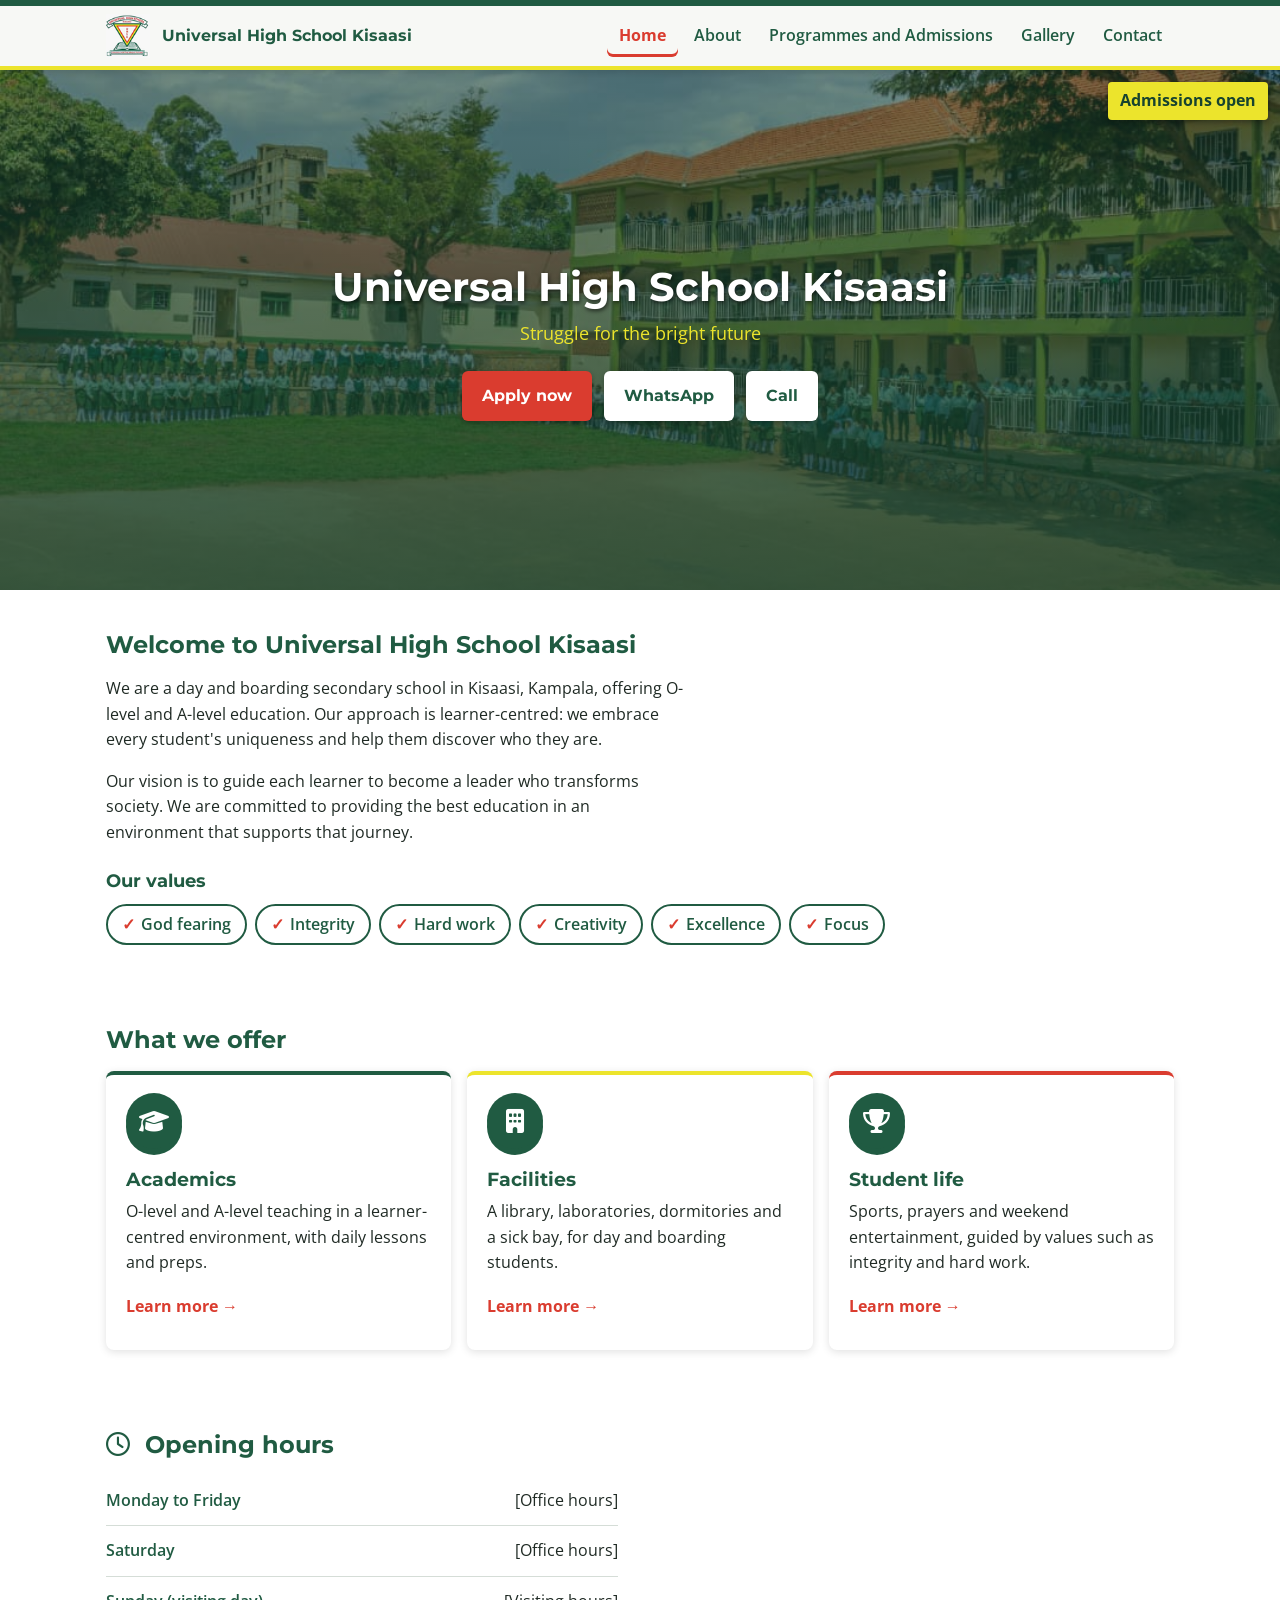
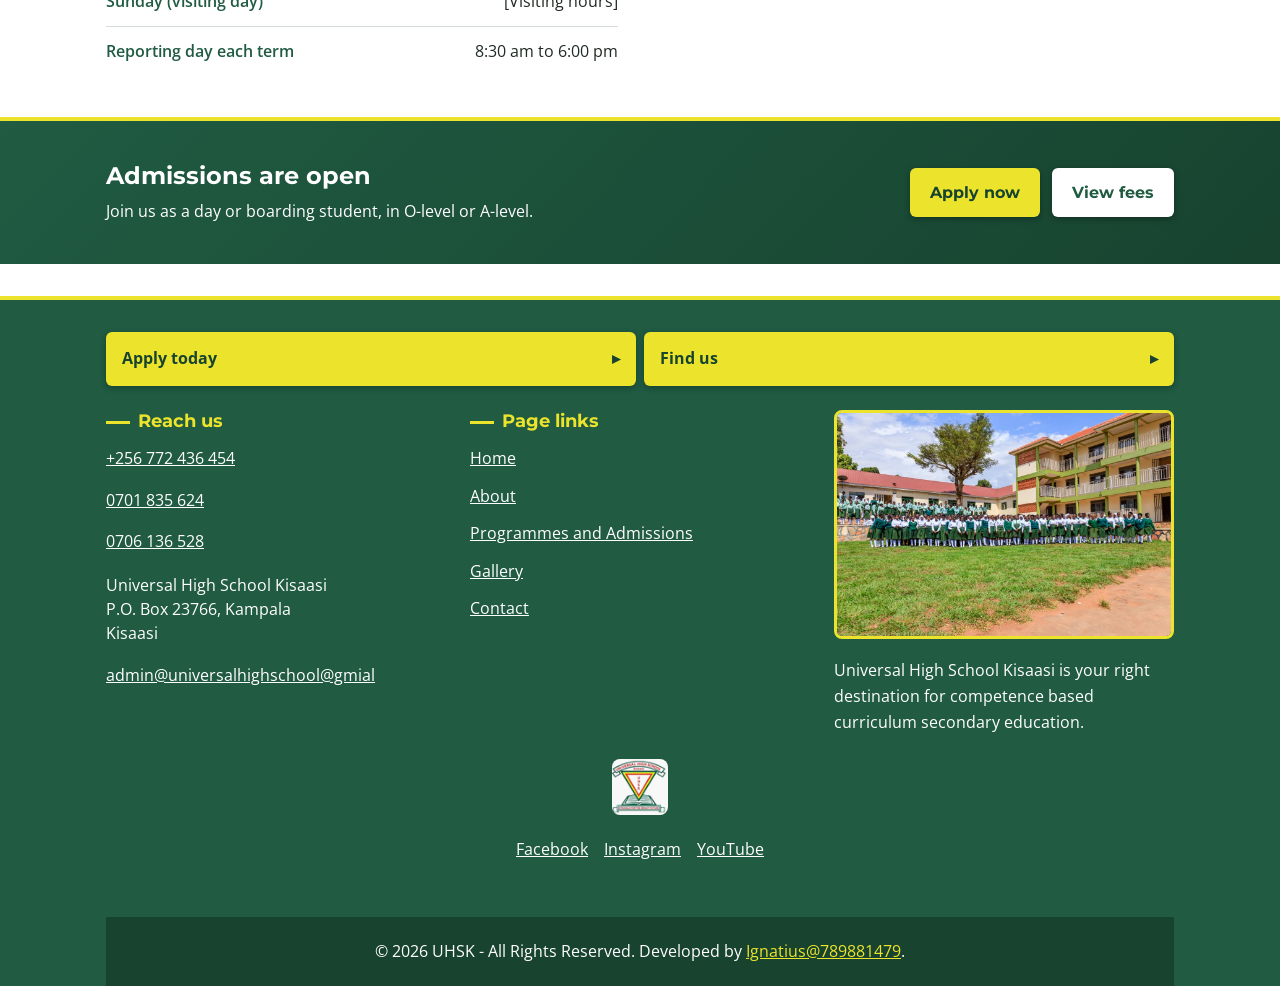
==== commit 60ecf18b: "Trim breadcrumbs to Home and the current page The header menu now lists every page. Breadcrumb remov" ====
--- a/index.html
+++ b/index.html
@@ -48,19 +48,7 @@
          </div>
       </header>
 
-      <!-- Breadcrumb: shows where the visitor is.
-     Used on every page except Home. Change the last item per page. -->
-<nav class="breadcrumb" aria-label="Breadcrumb">
-  <div class="container">
-    <ol>
-      <li aria-current="page">Home</li>
-      <li><a href="about.html">About</a></li>
-      <li><a href="services.html">Programmes and Admissions</a></li>
-      <li><a href="gallery.html">Gallery</a></li>
-      <li><a href="contact.html">Contact</a></li>
-    </ol>
-  </div>
-</nav>
+
 
 <main id="main">
 
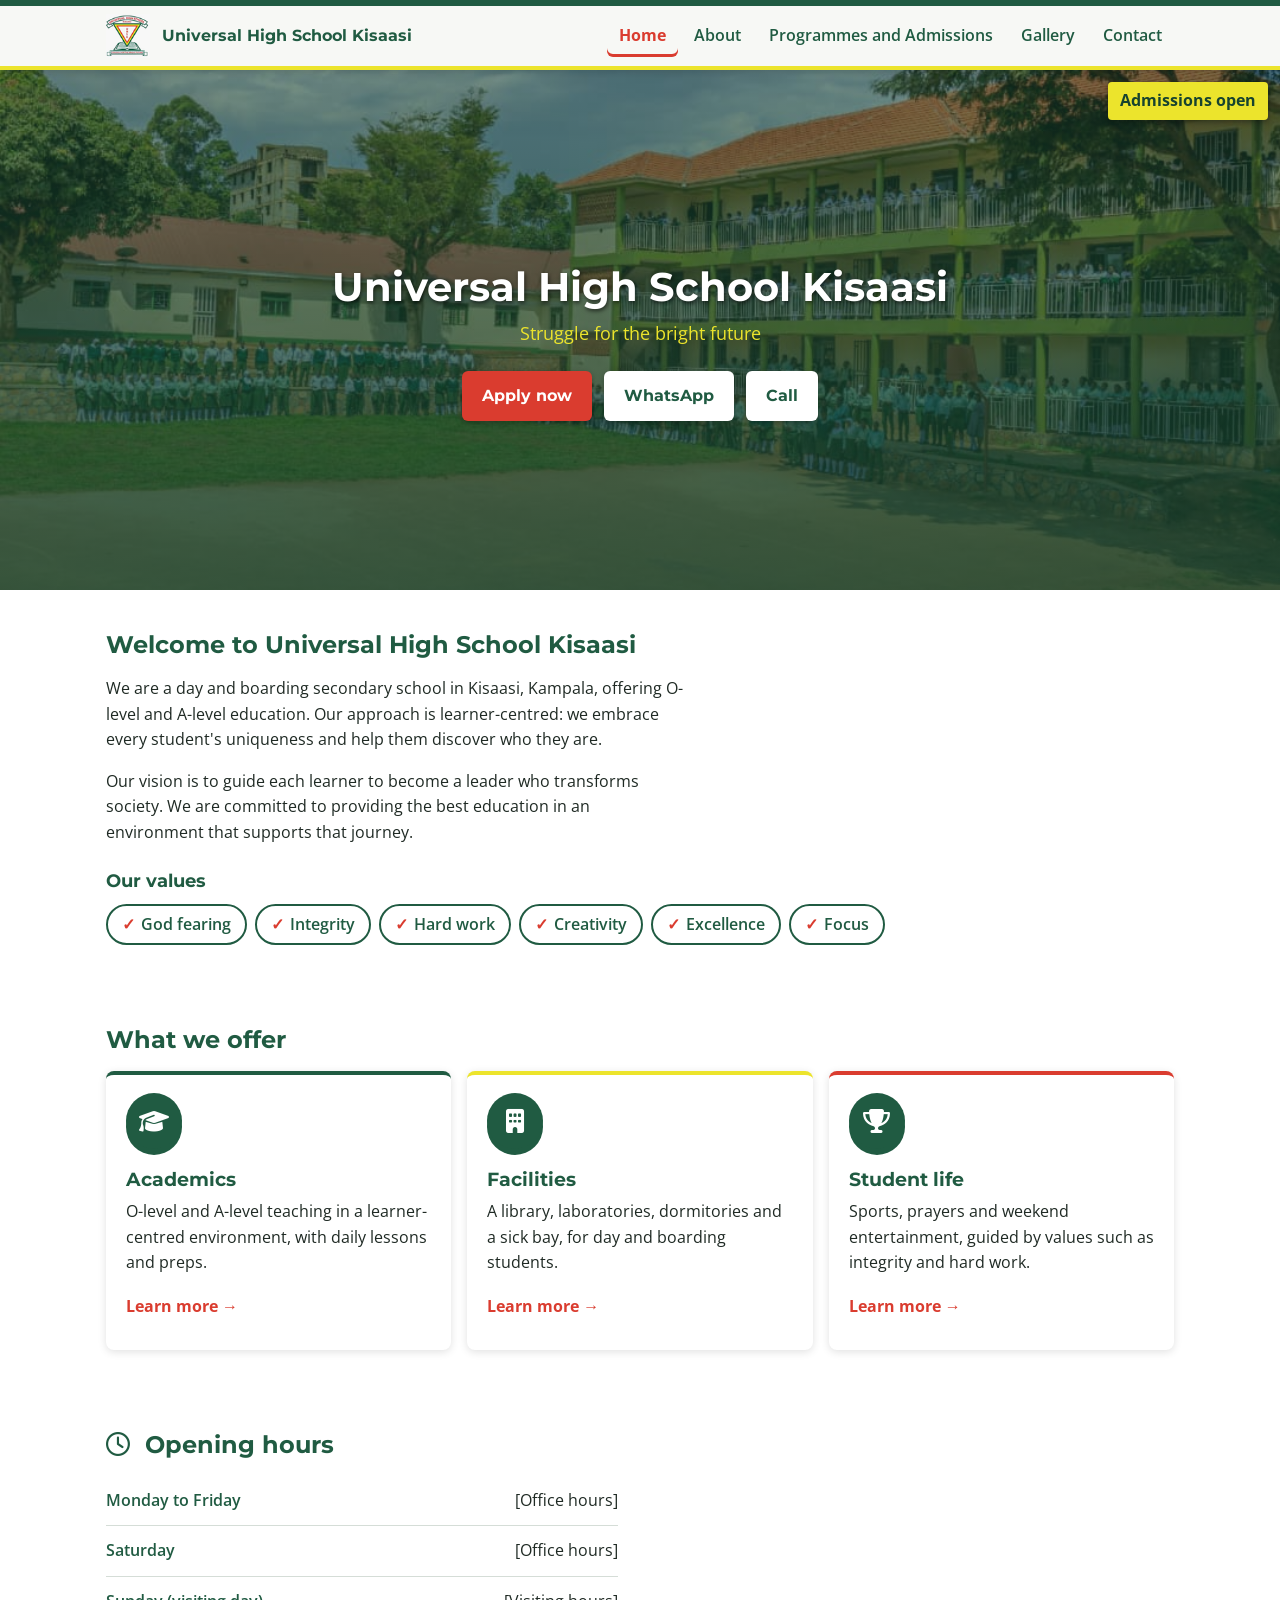
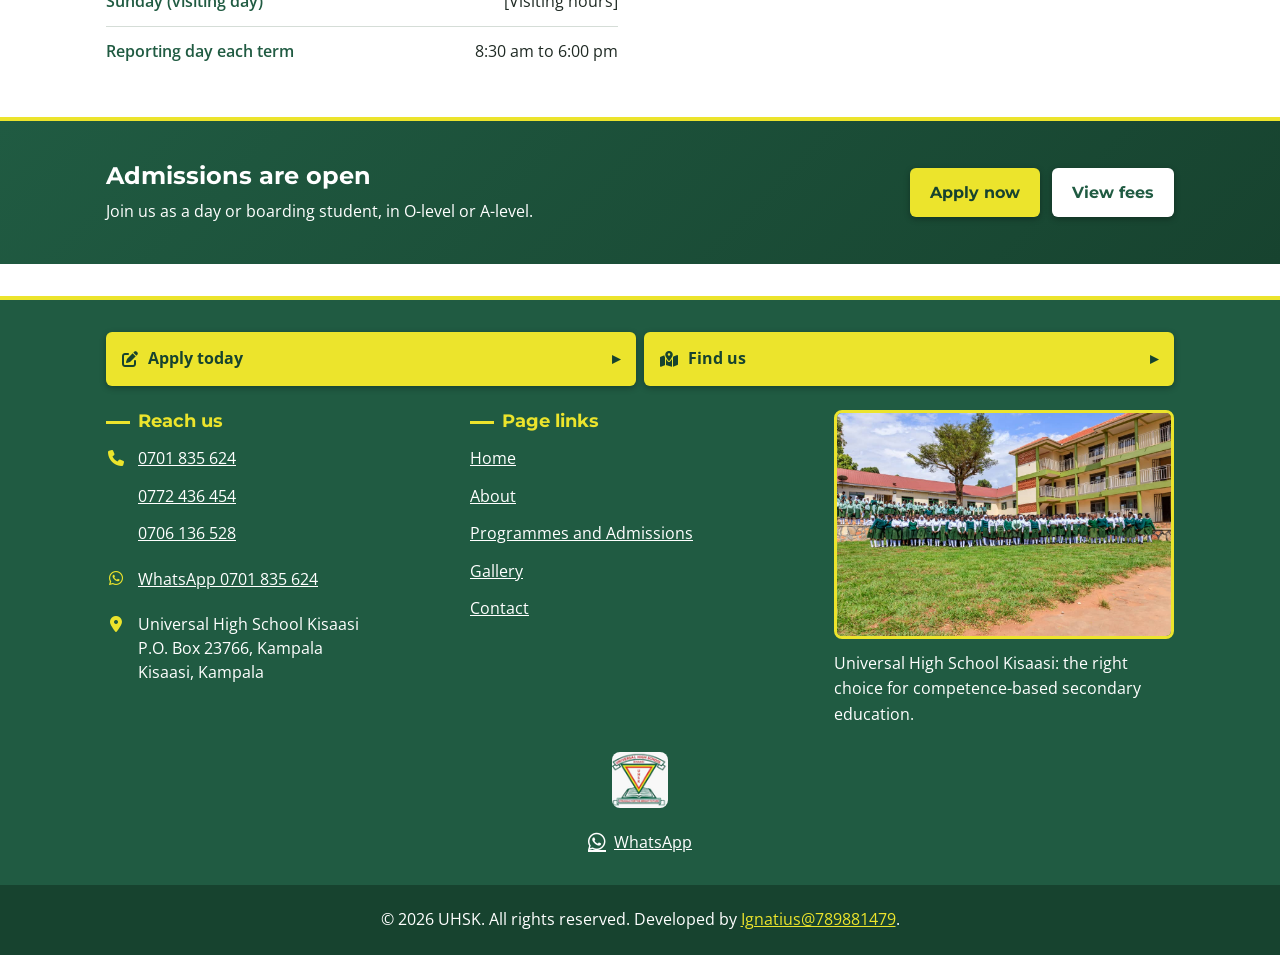
==== commit 9502c329: "Footer: fix links, add icons and WhatsApp, lazy-load the photo - Remove the invalid mailto link (ema" ====
--- a/index.html
+++ b/index.html
@@ -130,7 +130,7 @@
           <h3>Student life</h3>
           <p>Sports, prayers and weekend entertainment, guided by values
              such as integrity and hard work.</p>
-          <a class="card-link" href="about.html">Learn more</a>
+          <a class="card-link" href="about.html#student-life">Learn more</a>
         </article>
       </div>
     </div>
@@ -183,46 +183,57 @@
 
 </main>
 
-<!-- ==========================================================
-     FOOTER
-     Same on every page. Holds quick actions, school details,
-     page links, brand and copyright.
-     ========================================================== -->
 <footer class="site-footer">
+  <!-- ==========================================================
+       FOOTER: identical on all six pages. There is no include
+       mechanism in plain HTML, so any change here must be copied
+       to index, about, services, gallery, contact and 404.html.
+       Phone numbers and order must match contact.html.
+       ========================================================== -->
   <div class="container">
-        <!-- 1. QUICK ACTIONS
-         "Apply today" goes to the admissions page,
-         "Find us" goes to the contact page. -->
+
+    <!-- 1. Quick actions: straight to the most-used page sections -->
     <div class="footer-actions">
-      <a class="footer-action" href="services.html">Apply today</a>
-      <a class="footer-action" href="contact.html">Find us</a>
-    </div>
-        <!-- Footer: Reach us
-         Contact details. Phone links use the tel: scheme with the
-         international format (+256, no spaces, leading 0 dropped). -->
+      <a class="footer-action" href="services.html#apply">
+        <span><i class="fa-solid fa-pen-to-square" aria-hidden="true"></i> Apply today</span>
+      </a>
+      <a class="footer-action" href="contact.html#find-us">
+        <span><i class="fa-solid fa-map-location-dot" aria-hidden="true"></i> Find us</span>
+      </a>
+    </div>
+
+    <!-- 2. Reach us. tel: uses +256 with the leading 0 dropped;
+         wa.me takes the number with no +.
+         TODO: add the school email (mailto:) once confirmed; the
+         address supplied so far was not a valid email format. -->
     <section class="footer-contact">
       <h2>Reach us</h2>
 
-      <ul class="contact-list">
-        <li><a href="tel:+256772436454">+256 772 436 454</a></li>
-        <li><a href="tel:+256701835624">0701 835 624</a></li>
-        <li><a href="tel:+256706136528">0706 136 528</a></li>
-      </ul>
-
-      <!-- Postal address -->
-      <address>
-        Universal High School Kisaasi<br>
-        P.O. Box 23766, Kampala<br>
-        Kisaasi
-      </address>
-
-      <!-- School email: update here and on contact.html -->
-      <a class="contact-email" href="mailto:admin@universalhighschool@gmial">admin@universalhighschool@gmial</a>
+      <ul class="footer-icon-list">
+        <li>
+          <i class="fa-solid fa-phone" aria-hidden="true"></i>
+          <span class="footer-phones">
+            <a href="tel:+256701835624">0701 835 624</a>
+            <a href="tel:+256772436454">0772 436 454</a>
+            <a href="tel:+256706136528">0706 136 528</a>
+          </span>
+        </li>
+        <li>
+          <i class="fa-brands fa-whatsapp" aria-hidden="true"></i>
+          <a href="https://wa.me/256701835624?text=Hello%2C%20I%20would%20like%20to%20ask%20about%20Universal%20High%20School%20Kisaasi.">WhatsApp 0701 835 624</a>
+        </li>
+        <li>
+          <i class="fa-solid fa-location-dot" aria-hidden="true"></i>
+          <address>
+            Universal High School Kisaasi<br>
+            P.O. Box 23766, Kampala<br>
+            Kisaasi, Kampala
+          </address>
+        </li>
+      </ul>
     </section>
 
-        <!-- 4. PAGE LINKS
-         A second navigation area. aria-label names it so a
-         screen reader can tell it apart from the header menu. -->
+    <!-- 3. Page links: aria-label tells it apart from the header menu -->
     <nav class="footer-links" aria-label="Footer navigation">
       <h2>Page links</h2>
       <ul>
@@ -233,39 +244,44 @@
         <li><a href="contact.html">Contact</a></li>
       </ul>
     </nav>
-            <!-- 2. ABOUT THE SCHOOL
-         A photo of the students plus a one-sentence description.
-         alt text describes the picture for screen readers. -->
+
+    <!-- 4. About the school. loading="lazy": the footer is far below
+         the fold, so the photo only downloads when the visitor
+         scrolls near it. -->
     <div class="footer-about">
       <img src="images/students.jpeg"
            alt="Students of Universal High School Kisaasi"
-           width="1080" height="720">
-      <p>Universal High School Kisaasi is your right destination
-         for competence based curriculum secondary education.</p>
-    </div>
-
-        <!-- 5. BRAND AND SOCIAL LINKS
-         Replace # with the school's real page addresses.
-         Text links for now; icons come later. -->
+           width="1080" height="720" loading="lazy">
+      <p>Universal High School Kisaasi: the right choice for
+         competence-based secondary education.</p>
+    </div>
+
+    <!-- 5. Brand and social links.
+         TODO: add Facebook / TikTok when the school has pages, e.g.
+         <li><a href="URL"><i class="fa-brands fa-facebook-f" aria-hidden="true"></i> Facebook</a></li>
+         Also update the "Follow us" section on contact.html. -->
     <div class="footer-brand">
       <img src="images/favicon.png"
            alt="Universal High School Kisaasi logo"
-           width="64" height="64">
+           width="64" height="64" loading="lazy">
       <ul class="social-links">
-        <li><a href="#">Facebook</a></li>
-        <li><a href="#">Instagram</a></li>
-        <li><a href="#">YouTube</a></li>
-      </ul>
-    </div>
-
-      <!-- 6. COPYRIGHT BAR
-       &copy; is the code for the © symbol.
-       The developer credit links to the developer's GitHub. -->
-  <p class="copyright">
-    &copy; 2026 UHSK - All Rights Reserved.
-    Developed by <a href="https://github.com/IgnatiusAri">Ignatius@789881479</a>.
-  </p>
-
+        <li>
+          <a href="https://wa.me/256701835624?text=Hello%2C%20I%20would%20like%20to%20ask%20about%20Universal%20High%20School%20Kisaasi.">
+            <i class="fa-brands fa-whatsapp" aria-hidden="true"></i> WhatsApp
+          </a>
+        </li>
+      </ul>
+    </div>
+
+  </div>
+
+  <!-- 6. Copyright: outside .container so the dark strip spans the
+       full width; the inner .container keeps the text aligned. -->
+  <div class="copyright">
+    <p class="container">
+      &copy; 2026 UHSK. All rights reserved.
+      Developed by <a href="https://github.com/IgnatiusAri">Ignatius@789881479</a>.
+    </p>
   </div>
 </footer>
     </body>
--- a/css/style.css
+++ b/css/style.css
@@ -57,6 +57,12 @@
   font-family: "Montserrat", Arial, Helvetica, sans-serif;
   font-weight: 700;
   line-height: 1.25;
+}
+
+/* In-page links (#apply, #fees, #student-life...): stop the target
+   sliding under the sticky header. Keep above the header's height. */
+[id] {
+  scroll-margin-top: 5.5rem;
 }
 
 /* main takes all spare height, pushing the footer down */
@@ -730,6 +736,264 @@
 .fact dd {
   margin: 0;
   text-align: right;
+}
+
+/* ----- About: student life -----
+   Dark green band so the section stands out between the light
+   story and vision sections. Two soft radial "glows" are layered
+   over the gradient for depth; they are decoration only. */
+.student-life {
+  color: #FFFFFF;
+  background:
+    radial-gradient(circle at 10% 15%, rgba(236, 228, 44, 0.14), transparent 40%),
+    radial-gradient(circle at 90% 85%, rgba(218, 60, 47, 0.18), transparent 45%),
+    linear-gradient(135deg, #205B42, #17432F);
+  border-top: 0.25rem solid #ECE42C;
+  border-bottom: 0.25rem solid #ECE42C;
+}
+
+/* Light text on the dark band; overrides the green .section-title */
+.student-life .section-title {
+  color: #ECE42C;
+}
+
+.student-life .section-intro {
+  color: #EAF1EC;
+}
+
+/* Tiles: 1 column on phones, 2 from 48em, 3 from 64em.
+   Widths are calc()'d against the 1rem gap. */
+.life-grid {
+  display: flex;
+  flex-direction: column;
+  gap: 1rem;
+  margin: 0;
+  padding: 0;
+  list-style: none;
+}
+
+/* Translucent "glass" tiles: the band's colours show through */
+.life-tile {
+  padding: 1.25rem;
+  background: rgba(255, 255, 255, 0.08);
+  border: 0.0625rem solid rgba(255, 255, 255, 0.18);
+  border-radius: 0.75rem;
+  box-shadow: 0 0.25rem 0.75rem rgba(0, 0, 0, 0.2);
+  transition: transform 0.2s ease, background 0.2s ease, box-shadow 0.2s ease;
+}
+
+.life-tile:hover {
+  transform: translateY(-0.25rem);
+  background: rgba(255, 255, 255, 0.14);
+  box-shadow: 0 0.5rem 1.25rem rgba(0, 0, 0, 0.3);
+}
+
+.life-icon {
+  display: flex;
+  align-items: center;
+  justify-content: center;
+  width: 3.25rem;
+  height: 3.25rem;
+  margin-bottom: 0.75rem;
+  font-size: 1.4rem;
+  color: #17432F;
+  background: #ECE42C;
+  border-radius: 50%;
+  box-shadow: 0 0 0 0.375rem rgba(236, 228, 44, 0.2);   /* halo ring */
+  transition: transform 0.2s ease;
+}
+
+/* Icon tilts on hover for a little life */
+.life-tile:hover .life-icon {
+  transform: rotate(-10deg) scale(1.08);
+}
+
+/* Every other tile uses red, so the grid isn't one flat colour */
+.life-tile:nth-child(even) .life-icon {
+  color: #FFFFFF;
+  background: #DA3C2F;
+  box-shadow: 0 0 0 0.375rem rgba(218, 60, 47, 0.25);
+}
+
+.life-tile h3 {
+  margin: 0 0 0.375rem;
+  font-size: 1.15rem;
+  color: #FFFFFF;
+}
+
+.life-tile p {
+  margin: 0;
+  color: #EAF1EC;
+}
+
+/* ----- About: daily routine, pure CSS tabs -----
+   State lives in three visually hidden radio buttons. Each rule
+   below pairs a radio id with its tab label or panel; adding a day
+   means adding a radio, a label, a panel and one line to each of
+   the three selector lists. */
+.routine {
+  margin-top: 2.5rem;
+  padding: 1.5rem 1.25rem;
+  background: rgba(0, 0, 0, 0.18);
+  border-radius: 0.75rem;
+}
+
+.routine-title {
+  margin: 0 0 0.25rem;
+  font-size: 1.3rem;
+  color: #ECE42C;
+}
+
+.routine-note {
+  margin: 0 0 1.25rem;
+  color: #EAF1EC;
+}
+
+/* Tabs: wrap on narrow phones */
+.routine-tabs {
+  display: flex;
+  flex-wrap: wrap;
+  gap: 0.5rem;
+  margin-bottom: 1.5rem;
+}
+
+.routine-tabs label {
+  display: inline-flex;
+  align-items: center;
+  gap: 0.5rem;
+  padding: 0.625rem 1rem;
+  font-weight: 700;
+  color: #FFFFFF;
+  cursor: pointer;
+  border: 0.125rem solid rgba(255, 255, 255, 0.35);
+  border-radius: 2rem;
+  transition: background 0.15s ease, color 0.15s ease, border-color 0.15s ease;
+}
+
+.routine-tabs label:hover {
+  border-color: #ECE42C;
+}
+
+/* Selected tab */
+#routine-weekdays:checked ~ .routine-tabs [for="routine-weekdays"],
+#routine-saturday:checked ~ .routine-tabs [for="routine-saturday"],
+#routine-sunday:checked ~ .routine-tabs [for="routine-sunday"] {
+  color: #17432F;
+  background: #ECE42C;
+  border-color: #ECE42C;
+  box-shadow: 0 0.25rem 0.75rem rgba(0, 0, 0, 0.3);
+}
+
+/* Keyboard focus is on the hidden radio: draw it on its label */
+#routine-weekdays:focus-visible ~ .routine-tabs [for="routine-weekdays"],
+#routine-saturday:focus-visible ~ .routine-tabs [for="routine-saturday"],
+#routine-sunday:focus-visible ~ .routine-tabs [for="routine-sunday"] {
+  outline: 0.1875rem solid #FFFFFF;
+  outline-offset: 0.1875rem;
+}
+
+/* Panels hidden unless their radio is checked. The fade-in animation
+   replays each time a panel goes from display: none to block. */
+.routine-panel {
+  display: none;
+}
+
+#routine-weekdays:checked ~ .routine-panel-weekdays,
+#routine-saturday:checked ~ .routine-panel-saturday,
+#routine-sunday:checked ~ .routine-panel-sunday {
+  display: block;
+  animation: routine-in 0.35s ease;
+}
+
+@keyframes routine-in {
+  from {
+    opacity: 0;
+    transform: translateY(0.5rem);
+  }
+
+  to {
+    opacity: 1;
+    transform: translateY(0);
+  }
+}
+
+/* Timeline: vertical rule drawn by .timeline::before, a dot per
+   item by li::before (both absolutely positioned against the
+   relative list / item). Left padding makes room for both. */
+.timeline {
+  position: relative;
+  margin: 0;
+  padding: 0 0 0 1.75rem;
+  list-style: none;
+}
+
+.timeline::before {
+  content: "";
+  position: absolute;
+  top: 0.5rem;
+  bottom: 0.5rem;
+  left: 0.4375rem;               /* centre of the 1rem dot column */
+  border-left: 0.125rem dashed rgba(255, 255, 255, 0.35);
+}
+
+.timeline li {
+  position: relative;
+  padding: 0 0 0.875rem;
+  color: #EAF1EC;
+}
+
+.timeline li:last-child {
+  padding-bottom: 0;
+}
+
+.timeline li::before {
+  content: "";
+  position: absolute;
+  top: 0.4rem;
+  left: -1.75rem;
+  width: 1rem;
+  height: 1rem;
+  background: #17432F;
+  border: 0.1875rem solid #ECE42C;
+  border-radius: 50%;
+}
+
+/* Times in a fixed column so the activities line up */
+.timeline time {
+  display: inline-block;
+  min-width: 5.5rem;
+  font-weight: 700;
+  color: #ECE42C;
+}
+
+/* Highlights (lessons, sports, entertainment...): filled red dot */
+.timeline .timeline-key {
+  font-weight: 600;
+  color: #FFFFFF;
+}
+
+.timeline .timeline-key::before {
+  background: #DA3C2F;
+  border-color: #FFFFFF;
+  box-shadow: 0 0 0 0.25rem rgba(218, 60, 47, 0.35);
+}
+
+@media (prefers-reduced-motion: reduce) {
+  .life-tile,
+  .life-icon {
+    transition: none;
+  }
+
+  /* !important: the rules that start the animation use id selectors,
+     which would otherwise outrank this class selector */
+  .routine-panel {
+    animation: none !important;
+  }
+
+  .life-tile:hover,
+  .life-tile:hover .life-icon {
+    transform: none;
+  }
 }
 
 /* ----- About: vision and mission ----- */
@@ -1621,170 +1885,213 @@
 
 /* ==========================================================
    FOOTER
+   Markup is copied into all six pages (see the comment at the top
+   of <footer>). Selectors use .site-footer > .container (direct
+   child) so they don't also hit the .container inside .copyright.
    ========================================================== */
 
-/* Footer box: green background, white text, yellow top line */
+/* Green box, white text, yellow top line */
 .site-footer {
-  margin-top: 32px;
-  padding-top: 32px;
+  margin-top: 2rem;
+  padding-top: 2rem;
+  color: #FFFFFF;
   background: #205B42;
+  border-top: 0.25rem solid #ECE42C;
+}
+
+/* Phone: sections stacked with equal gaps */
+.site-footer > .container {
+  display: flex;
+  flex-direction: column;
+  gap: 1.5rem;
+}
+
+/* Section headings: yellow, with a short bar drawn in front */
+.site-footer h2 {
+  margin: 0 0 0.5rem;
+  font-size: 1.1rem;
+  color: #ECE42C;
+}
+
+.site-footer h2::before {
+  content: "";
+  display: inline-block;
+  width: 1.5rem;
+  height: 0.1875rem;
+  margin-right: 0.5rem;
+  vertical-align: middle;
+  background: #ECE42C;
+}
+
+/* Lists: no bullets or default indent */
+.site-footer ul {
+  margin: 0;
+  padding: 0;
+  list-style: none;
+}
+
+/* Links: white, with vertical padding for a thumb-sized target */
+.site-footer a {
+  display: inline-block;
+  padding: 0.375rem 0;
   color: #FFFFFF;
-  border-top: 4px solid #ECE42C;
-}
-
-/* Stack the footer sections with equal gaps (phone layout) */
-.site-footer .container {
-  display: flex;
-  flex-direction: column;
-  gap: 24px;
-}
-
-/* "Apply today" and "Find us": stacked buttons */
-
-.site-footer .footer-actions {
+}
+
+.site-footer a:hover,
+.site-footer a:focus {
+  color: #ECE42C;
+}
+
+.site-footer a:focus-visible {
+  outline: 0.125rem solid #ECE42C;
+  outline-offset: 0.125rem;
+}
+
+/* ----- Footer: quick actions ----- */
+.footer-actions {
   display: flex;
   flex-direction: column;
   gap: 0.5rem;
 }
 
+/* Yellow bar buttons; the arrow is drawn by ::after */
 .site-footer .footer-action {
   display: flex;
   justify-content: space-between;
   align-items: center;
   padding: 0.875rem 1rem;
+  font-weight: 700;
+  color: #17432F;
+  text-decoration: none;
   background: #ECE42C;
-  color: #17432F;
-  font-weight: 700;
-  text-decoration: none;
   border-radius: 0.375rem;
   box-shadow: 0 0.125rem 0.375rem rgba(0, 0, 0, 0.3);
-}
-
-/* Arrow drawn in CSS */
-.site-footer .footer-action::after {
+  transition: background 0.15s ease, transform 0.15s ease;
+}
+
+.footer-action span {
+  display: inline-flex;
+  align-items: center;
+  gap: 0.625rem;
+}
+
+.footer-action::after {
   content: "\25B8";
-}
-
-/* Hover and keyboard focus: white button, text colour kept dark */
+  transition: transform 0.15s ease;
+}
+
+/* Hover and focus: white button, text kept dark, arrow nudges right */
 .site-footer .footer-action:hover,
 .site-footer .footer-action:focus {
+  color: #17432F;
   background: #FFFFFF;
-  color: #17432F;
+}
+
+.footer-action:hover::after,
+.footer-action:focus::after {
+  transform: translateX(0.25rem);
+}
+
+.site-footer .footer-action:focus-visible {
+  outline: 0.1875rem solid #FFFFFF;
+  outline-offset: 0.1875rem;
 }
 
 .site-footer .footer-action:active {
   transform: translateY(0.125rem);
 }
 
-/* Student photo: full width, rounded, yellow border */
+/* ----- Footer: reach us ----- */
+
+/* Icon + content rows; fixed icon column keeps text aligned */
+.footer-icon-list li {
+  display: flex;
+  align-items: flex-start;
+  gap: 0.75rem;
+  margin-bottom: 0.5rem;
+}
+
+.footer-icon-list i {
+  flex: 0 0 1.25rem;
+  margin-top: 0.6rem;              /* lines up with the first text line */
+  text-align: center;
+  color: #ECE42C;
+}
+
+/* One number per line */
+.footer-phones a {
+  display: block;
+}
+
+/* Address: upright (browsers italicise <address>); padding matches
+   the links so all rows line up */
+.site-footer address {
+  padding: 0.375rem 0;
+  font-style: normal;
+  line-height: 1.5;
+}
+
+/* ----- Footer: about the school ----- */
 .footer-about img {
+  display: block;
   width: 100%;
   height: auto;
-  border: 3px solid #ECE42C;
-  border-radius: 8px;
-}
-
-/* Sentence under the photo */
+  border: 0.1875rem solid #ECE42C;
+  border-radius: 0.5rem;
+}
+
 .footer-about p {
-  margin: 12px 0 0;
-}
-
-/* Section headings: yellow, with a short bar in front */
-.site-footer h2 {
-  margin: 0 0 8px;
-  font-family: "Montserrat", Arial, Helvetica, sans-serif;
-  font-size: 1.1rem;
-  color: #ECE42C;
-}
-
-.site-footer h2::before {
-  content: "";
-  display: inline-block;
-  width: 24px;
-  height: 3px;
-  margin-right: 8px;
-  background: #ECE42C;
-  vertical-align: middle;
-}
-
-/* Remove bullets and default spacing from footer lists */
-.site-footer ul {
-  margin: 0;
-  padding: 0;
-  list-style: none;
-}
-
-/* Address: upright text, not italic */
-.site-footer address {
-  margin: 8px 0;
-  font-style: normal;
-}
-/* ----- Footer: Reach us ----- */
-
-/* Spacing between phone numbers */
-.footer-contact .contact-list li {
-  margin-bottom: 4px;
-}
-
-/* Address: browsers italicise <address> by default */
-.footer-contact address {
-  margin: 12px 0;
-  font-style: normal;
-  line-height: 1.5;
-}
-
-/* Long email addresses wrap instead of overflowing small screens */
-.footer-contact .contact-email {
-  overflow-wrap: anywhere;
-}
-
-/* Footer links: white, with room for a thumb */
-.site-footer a {
-  display: inline-block;
-  padding: 6px 0;
-  color: #FFFFFF;
-}
-
-.site-footer a:hover,
-.site-footer a:focus {
-  color: #ECE42C;
-}
-
-/* Logo and social links on one row */
+  margin: 0.75rem 0 0;
+}
+
+/* ----- Footer: brand and social links ----- */
 .footer-brand {
   display: flex;
+  flex-direction: column;
   align-items: center;
-  flex-direction: column;
-  gap: 16px;
+  gap: 1rem;
 }
 
 .footer-brand img {
-  width: 56px;
-  height: 56px;
-  border-radius: 8px;
-}
-
-/* Social links side by side */
+  width: 3.5rem;
+  height: 3.5rem;
+  border-radius: 0.5rem;
+}
+
 .social-links {
   display: flex;
   flex-wrap: wrap;
-  gap: 4px 16px;
   justify-content: center;
-}
-
-/* Copyright bar: darker green strip, centred text */
+  gap: 0.25rem 1rem;
+}
+
+.social-links a {
+  display: inline-flex;
+  align-items: center;
+  gap: 0.5rem;
+}
+
+.social-links i {
+  font-size: 1.25rem;
+}
+
+/* ----- Footer: copyright strip (full width) ----- */
 .copyright {
-  margin: 24px 0 0;
-  padding: 16px;
+  margin-top: 1.5rem;
+  padding: 1rem 0;
+  text-align: center;
   background: #17432F;
-  text-align: center;
+}
+
+.copyright p {
+  margin-block: 0;
 }
 
 /* Developer credit link: yellow */
 .copyright a {
   color: #ECE42C;
 }
- 
+
 
 /* ==========================================================
    RESPONSIVE: tablet and desktop (min-width: 768px)
@@ -1865,17 +2172,17 @@
   }
 
   /* Footer: sections side by side, wrapping when space runs out */
-  .site-footer .container {
+  .site-footer > .container {
     flex-direction: row;
     flex-wrap: wrap;
   }
 
-  .site-footer .container > * {
-    flex: 1 1 220px;
+  .site-footer > .container > * {
+    flex: 1 1 13.75rem;
   }
 
   /* Action buttons and brand block each take a full row */
-  .site-footer .footer-actions {
+  .site-footer > .container > .footer-actions {
     flex-basis: 100%;
     flex-direction: row;
   }
@@ -1884,7 +2191,7 @@
     flex: 1;
   }
 
-  .site-footer .container > .footer-brand {
+  .site-footer > .container > .footer-brand {
     flex-basis: 100%;
   }
 
@@ -1928,6 +2235,16 @@
 
   .map-link {
     flex: 0 0 45%;
+  }
+
+  /* About: student life tiles, 2 columns */
+  .life-grid {
+    flex-direction: row;
+    flex-wrap: wrap;
+  }
+
+  .life-tile {
+    flex: 0 0 calc(50% - 0.5rem);
   }
 
   /* Contact: reach-us cards 2 x 2 */
@@ -1991,6 +2308,11 @@
     flex-basis: calc(25% - 0.75rem);
   }
 
+  /* About: student life tiles, 3 columns (two rows of three) */
+  .life-tile {
+    flex-basis: calc(33.333% - 0.667rem);
+  }
+
   /* Contact: reach-us cards in one row */
   .contact-card {
     flex-basis: calc(25% - 0.75rem);
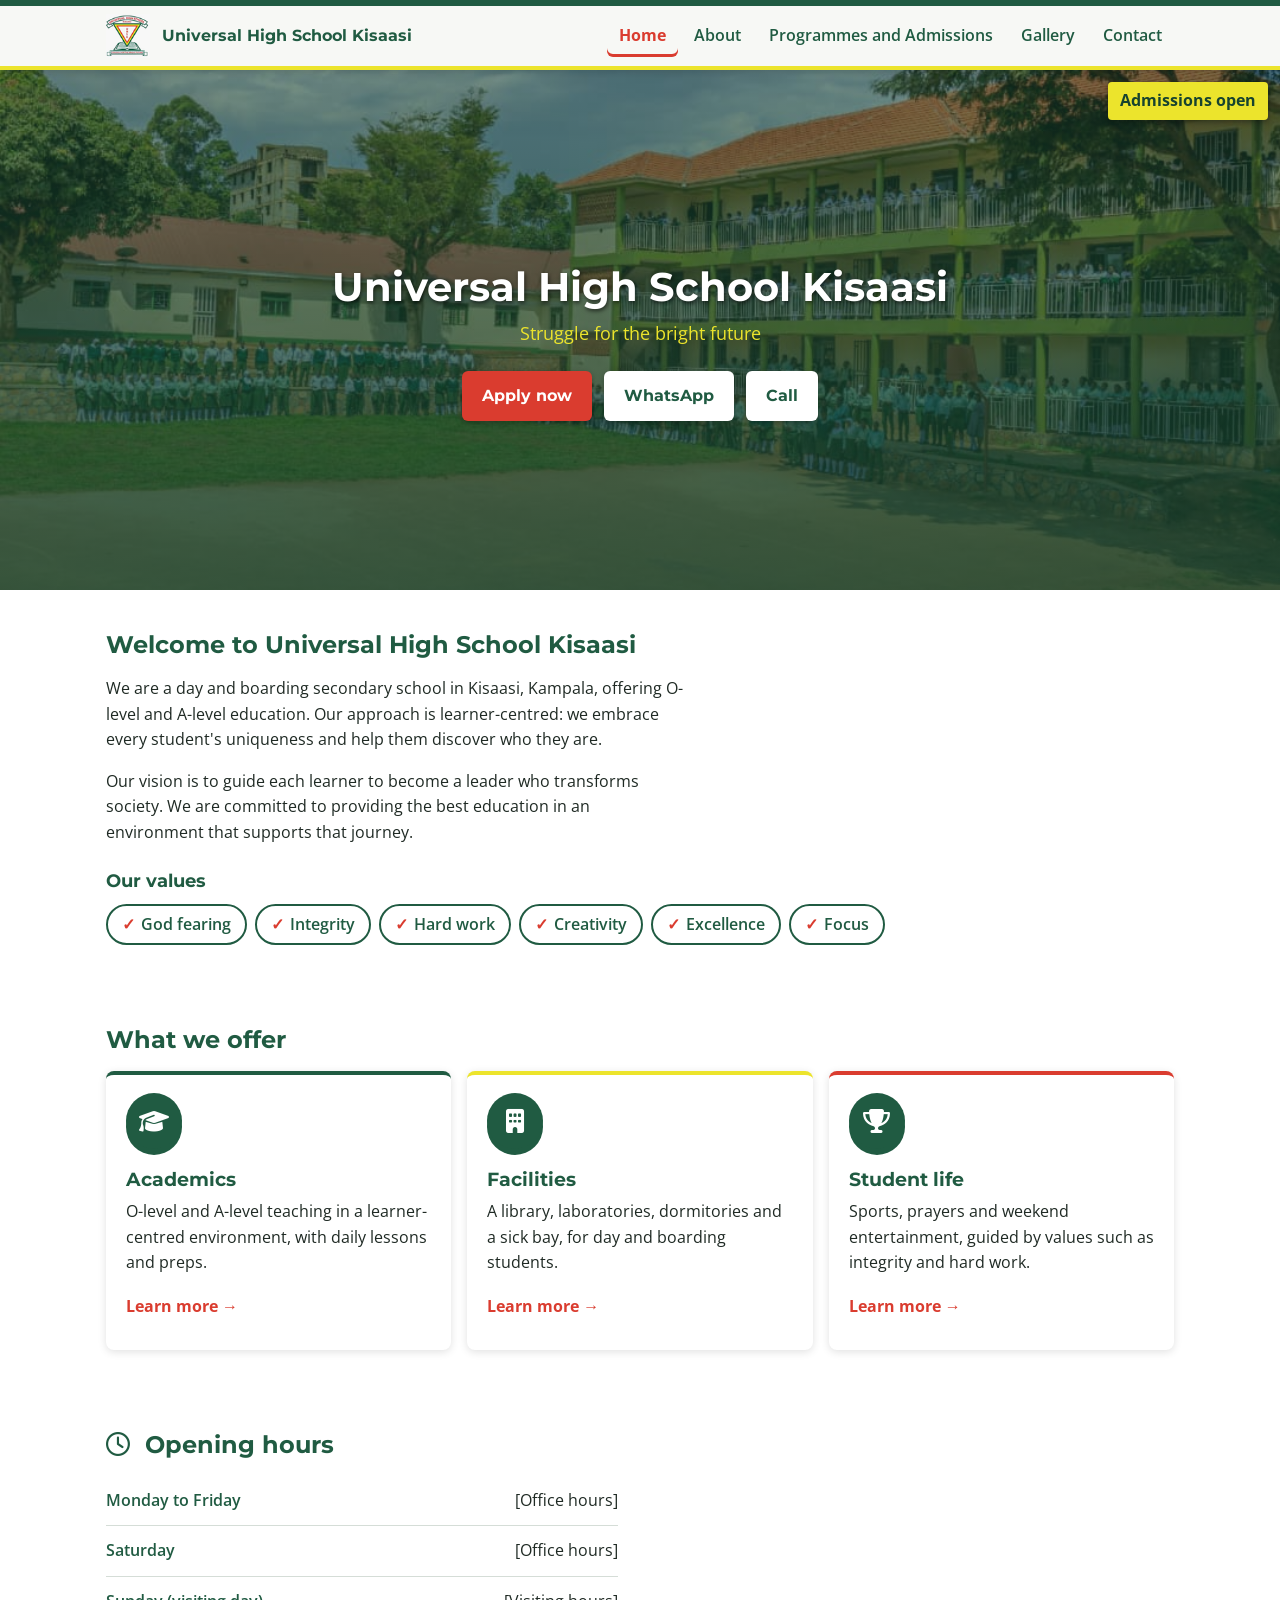
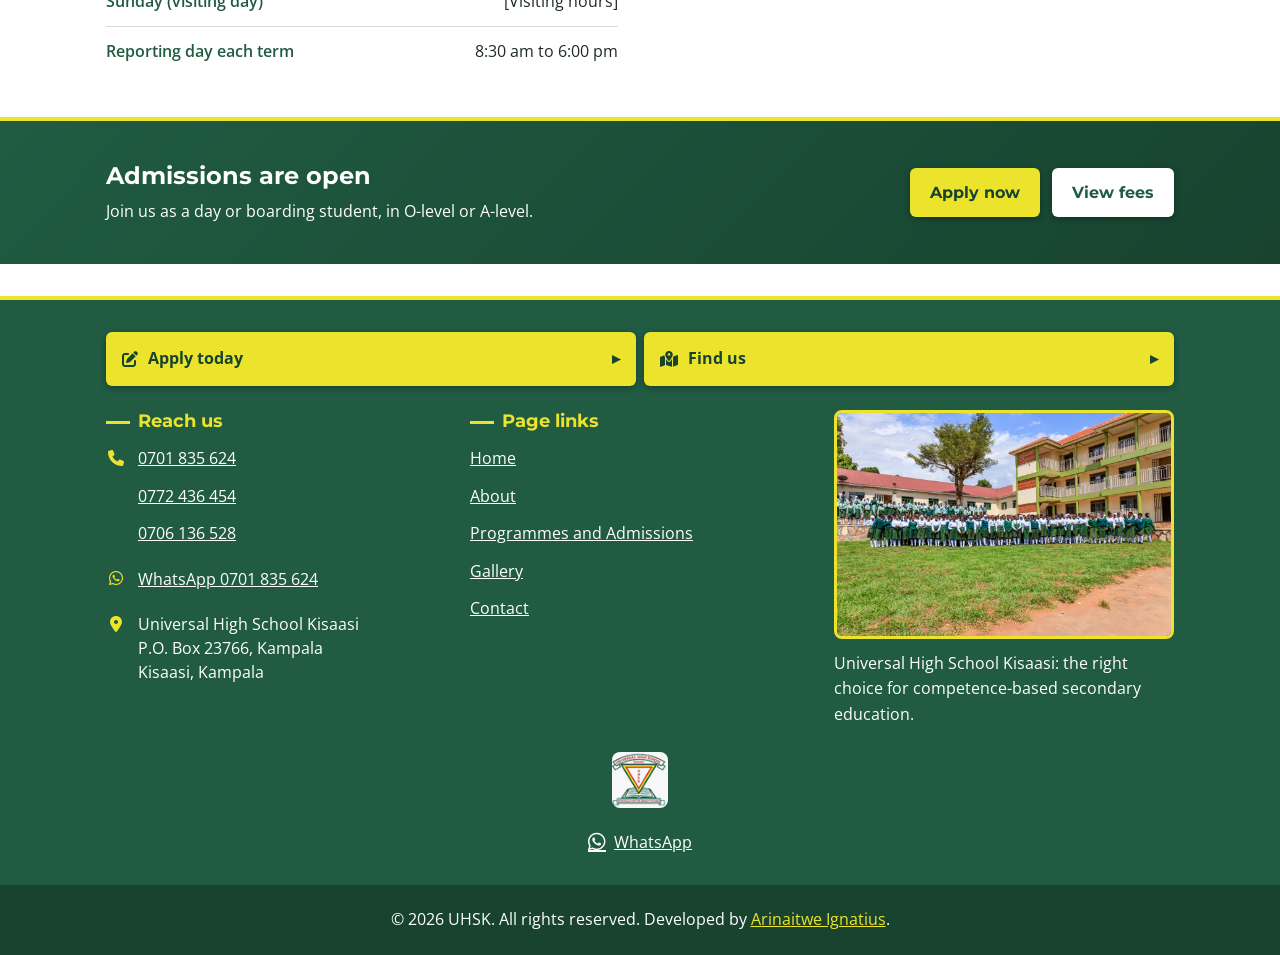
==== commit 96c8d08e: "Footer: credit the developer by name" ====
--- a/index.html
+++ b/index.html
@@ -280,7 +280,7 @@
   <div class="copyright">
     <p class="container">
       &copy; 2026 UHSK. All rights reserved.
-      Developed by <a href="https://github.com/IgnatiusAri">Ignatius@789881479</a>.
+      Developed by <a href="https://github.com/IgnatiusAri">Arinaitwe Ignatius</a>.
     </p>
   </div>
 </footer>
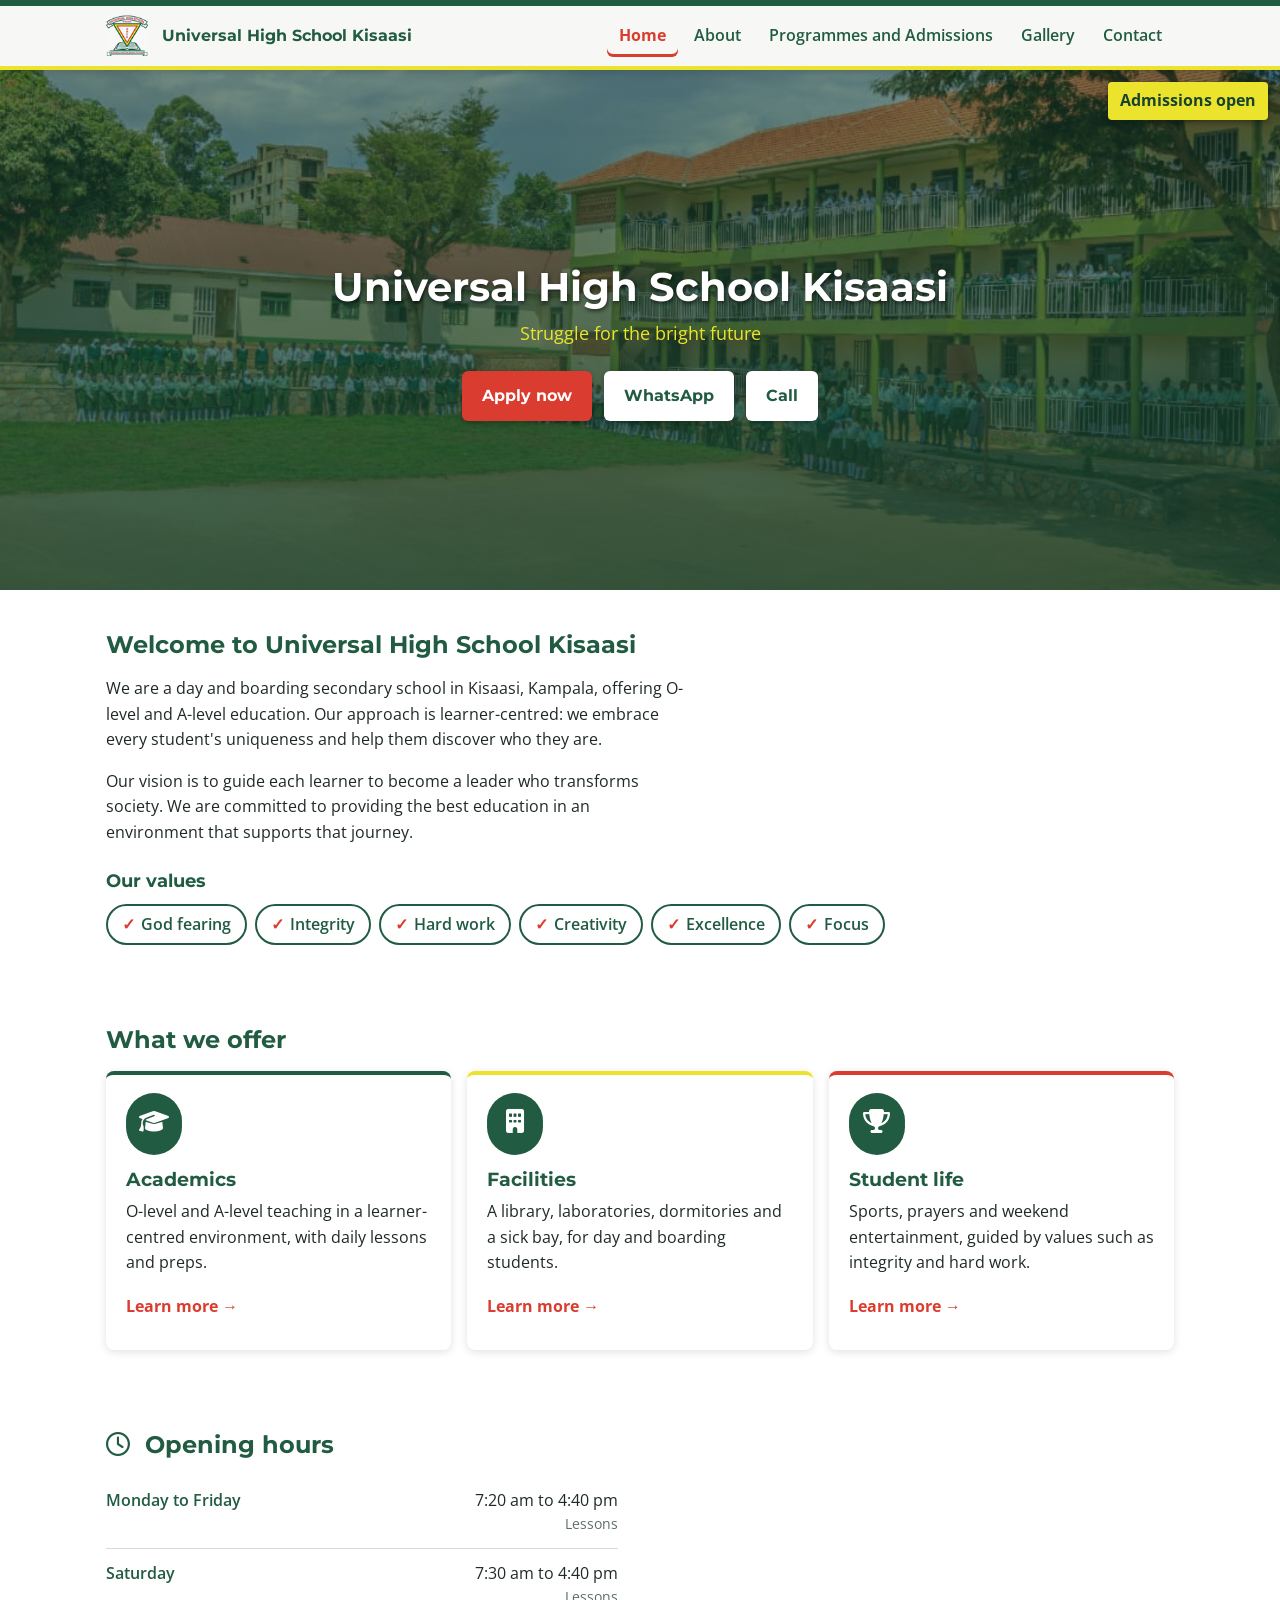
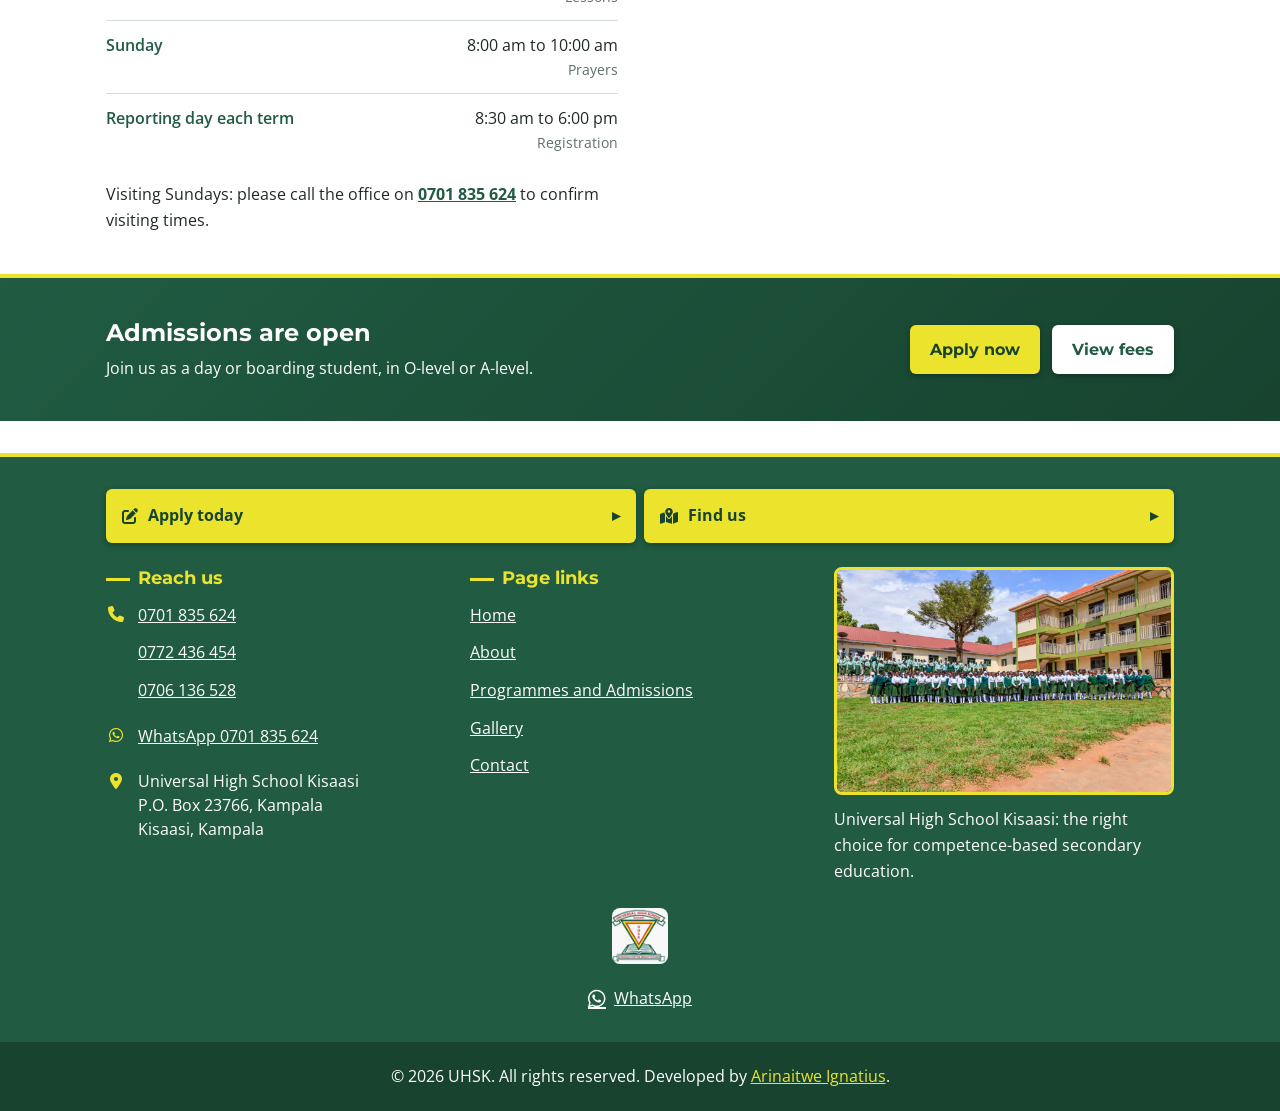
==== commit b683976e: "Fill in opening hours from the school's daily routine - Monday to Friday and Saturday lesson times, " ====
--- a/index.html
+++ b/index.html
@@ -137,8 +137,10 @@
   </section>
 
   <!-- 4. Opening hours
-       TODO: replace bracketed times with hours confirmed by the
-       school. Reporting-day time is from the school's rules. -->
+       Times from the admission forms: lesson times from the daily
+       routine, reporting day from the school rules. Keep the
+       index.html and contact.html lists identical.
+       TODO: add office and Sunday visiting hours once confirmed. -->
   <section class="hours">
     <div class="container">
       <h2><i class="fa-regular fa-clock" aria-hidden="true"></i> Opening hours</h2>
@@ -146,21 +148,24 @@
       <dl class="hours-list">
         <div class="hours-row">
           <dt>Monday to Friday</dt>
-          <dd>[Office hours]</dd>
+          <dd>7:20 am to 4:40 pm <span class="hours-note">Lessons</span></dd>
         </div>
         <div class="hours-row">
           <dt>Saturday</dt>
-          <dd>[Office hours]</dd>
-        </div>
-        <div class="hours-row">
-          <dt>Sunday (visiting day)</dt>
-          <dd>[Visiting hours]</dd>
+          <dd>7:30 am to 4:40 pm <span class="hours-note">Lessons</span></dd>
+        </div>
+        <div class="hours-row">
+          <dt>Sunday</dt>
+          <dd>8:00 am to 10:00 am <span class="hours-note">Prayers</span></dd>
         </div>
         <div class="hours-row">
           <dt>Reporting day each term</dt>
-          <dd>8:30 am to 6:00 pm</dd>
+          <dd>8:30 am to 6:00 pm <span class="hours-note">Registration</span></dd>
         </div>
       </dl>
+      <p class="hours-visit">Visiting Sundays: please call the office on
+         <a href="tel:+256701835624">0701 835 624</a> to confirm visiting
+         times.</p>
     </div>
   </section>
 
--- a/css/style.css
+++ b/css/style.css
@@ -556,6 +556,23 @@
 .hours-list dd {
   margin: 0;
   text-align: right;
+}
+
+/* What the time is for (Lessons, Prayers...), on its own line */
+.hours-note {
+  display: block;
+  font-size: 0.875rem;
+  color: #5F6F66;
+}
+
+.hours-visit {
+  max-width: 32rem;
+  margin: 1rem 0 0;
+}
+
+.hours-visit a {
+  font-weight: 700;
+  color: #205B42;
 }
 
 /* ----- Home: admissions band ----- */
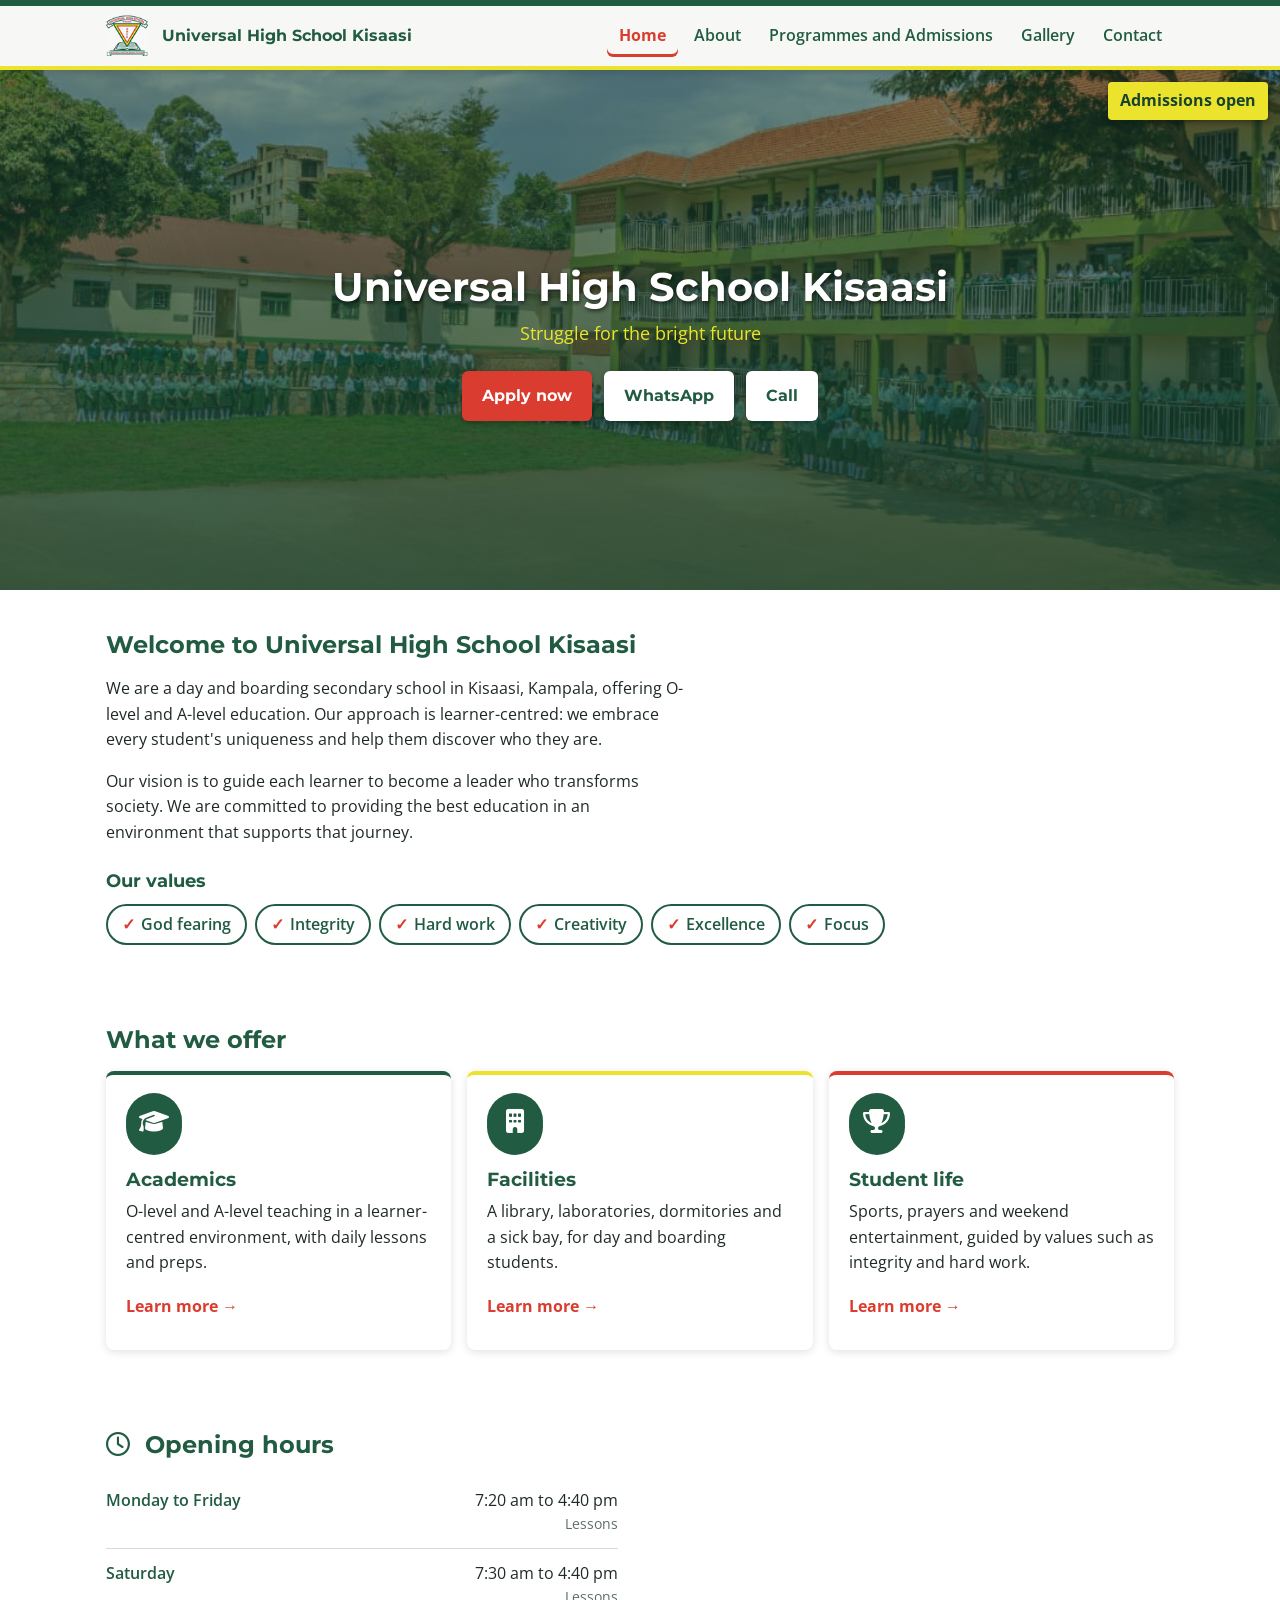
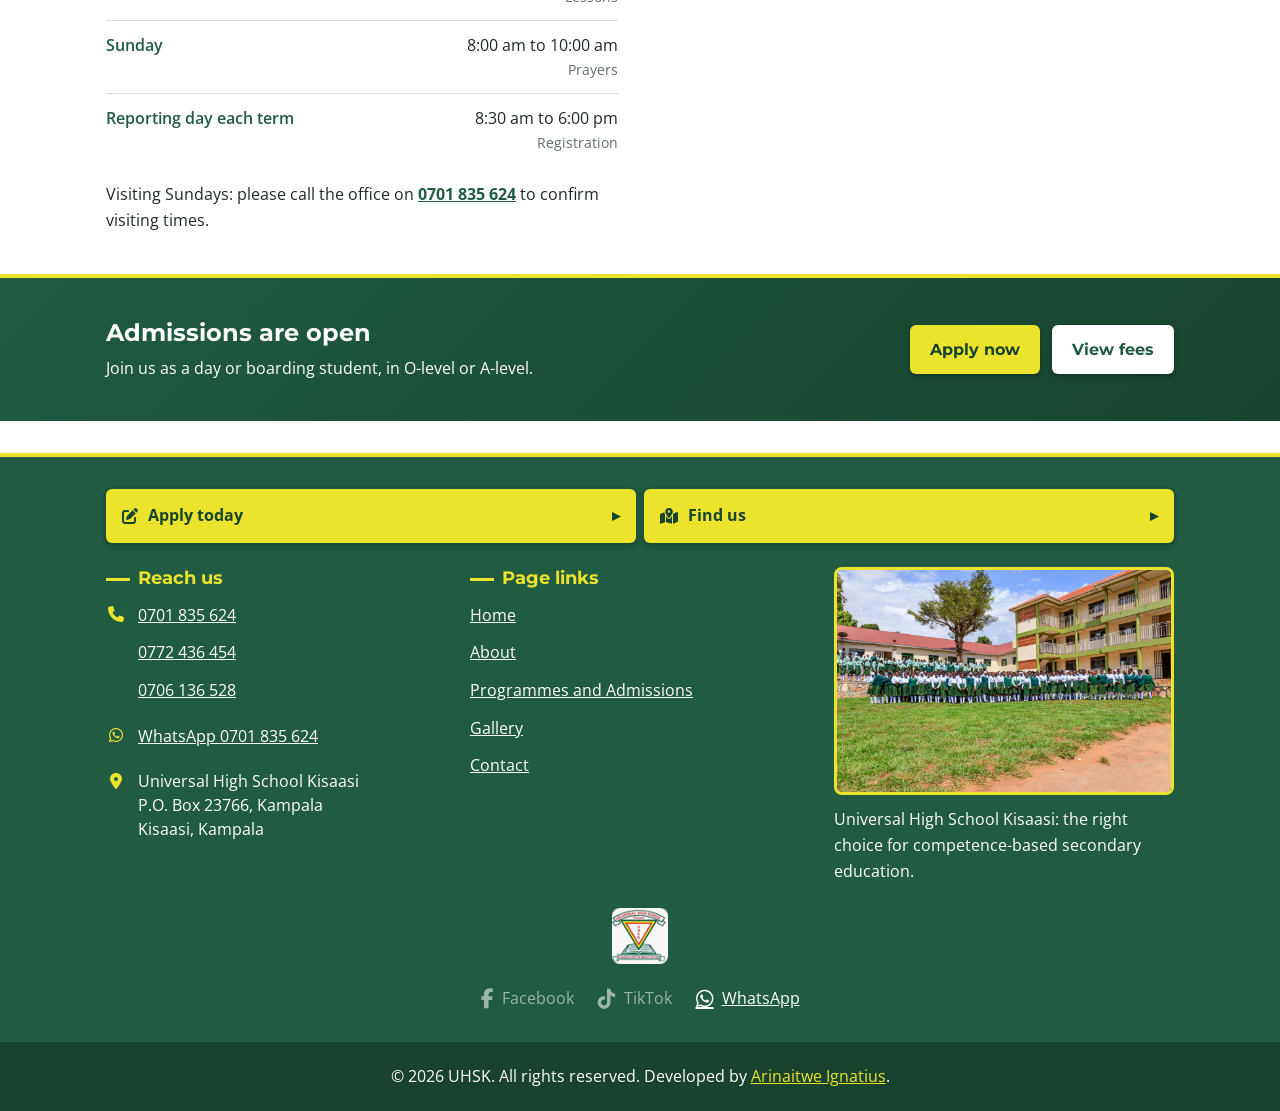
==== commit a6907e24: "Restore Facebook and TikTok links as coming-soon placeholders - Footer (all pages) and Contact page " ====
--- a/index.html
+++ b/index.html
@@ -261,15 +261,27 @@
          competence-based secondary education.</p>
     </div>
 
-    <!-- 5. Brand and social links.
-         TODO: add Facebook / TikTok when the school has pages, e.g.
-         <li><a href="URL"><i class="fa-brands fa-facebook-f" aria-hidden="true"></i> Facebook</a></li>
-         Also update the "Follow us" section on contact.html. -->
+    <!-- 5. Brand and social links (wireframe: Facebook, TikTok,
+         WhatsApp). Facebook and TikTok are placeholders: an <a> with
+         no href is valid, is not focusable and does not jump to the
+         top of the page; CSS dims it. To activate one, add
+         href="PAGE URL" and delete its title and "(coming soon)" span.
+         Keep in step with the "Chat with us" section on contact.html. -->
     <div class="footer-brand">
       <img src="images/favicon.png"
            alt="Universal High School Kisaasi logo"
            width="64" height="64" loading="lazy">
       <ul class="social-links">
+        <li>
+          <a title="Coming soon">
+            <i class="fa-brands fa-facebook-f" aria-hidden="true"></i> Facebook<span class="visually-hidden"> (coming soon)</span>
+          </a>
+        </li>
+        <li>
+          <a title="Coming soon">
+            <i class="fa-brands fa-tiktok" aria-hidden="true"></i> TikTok<span class="visually-hidden"> (coming soon)</span>
+          </a>
+        </li>
         <li>
           <a href="https://wa.me/256701835624?text=Hello%2C%20I%20would%20like%20to%20ask%20about%20Universal%20High%20School%20Kisaasi.">
             <i class="fa-brands fa-whatsapp" aria-hidden="true"></i> WhatsApp
--- a/css/style.css
+++ b/css/style.css
@@ -1862,6 +1862,18 @@
   background: #128C7E;
 }
 
+/* Placeholder (no href yet): dimmed, no hover lift. Adding an href
+   activates the button with no CSS change. */
+.social-button:not([href]) {
+  opacity: 0.55;
+  cursor: default;
+}
+
+.social-button:not([href]):hover {
+  transform: none;
+  box-shadow: 0 0.125rem 0.375rem rgba(0, 0, 0, 0.25);
+}
+
 /* ----- 404 page ----- */
 .error-page {
   text-align: center;
@@ -2092,6 +2104,14 @@
   font-size: 1.25rem;
 }
 
+/* Placeholder (no href yet): dimmed and no hover colour change */
+.social-links a:not([href]),
+.social-links a:not([href]):hover {
+  color: #FFFFFF;
+  opacity: 0.55;
+  cursor: default;
+}
+
 /* ----- Footer: copyright strip (full width) ----- */
 .copyright {
   margin-top: 1.5rem;
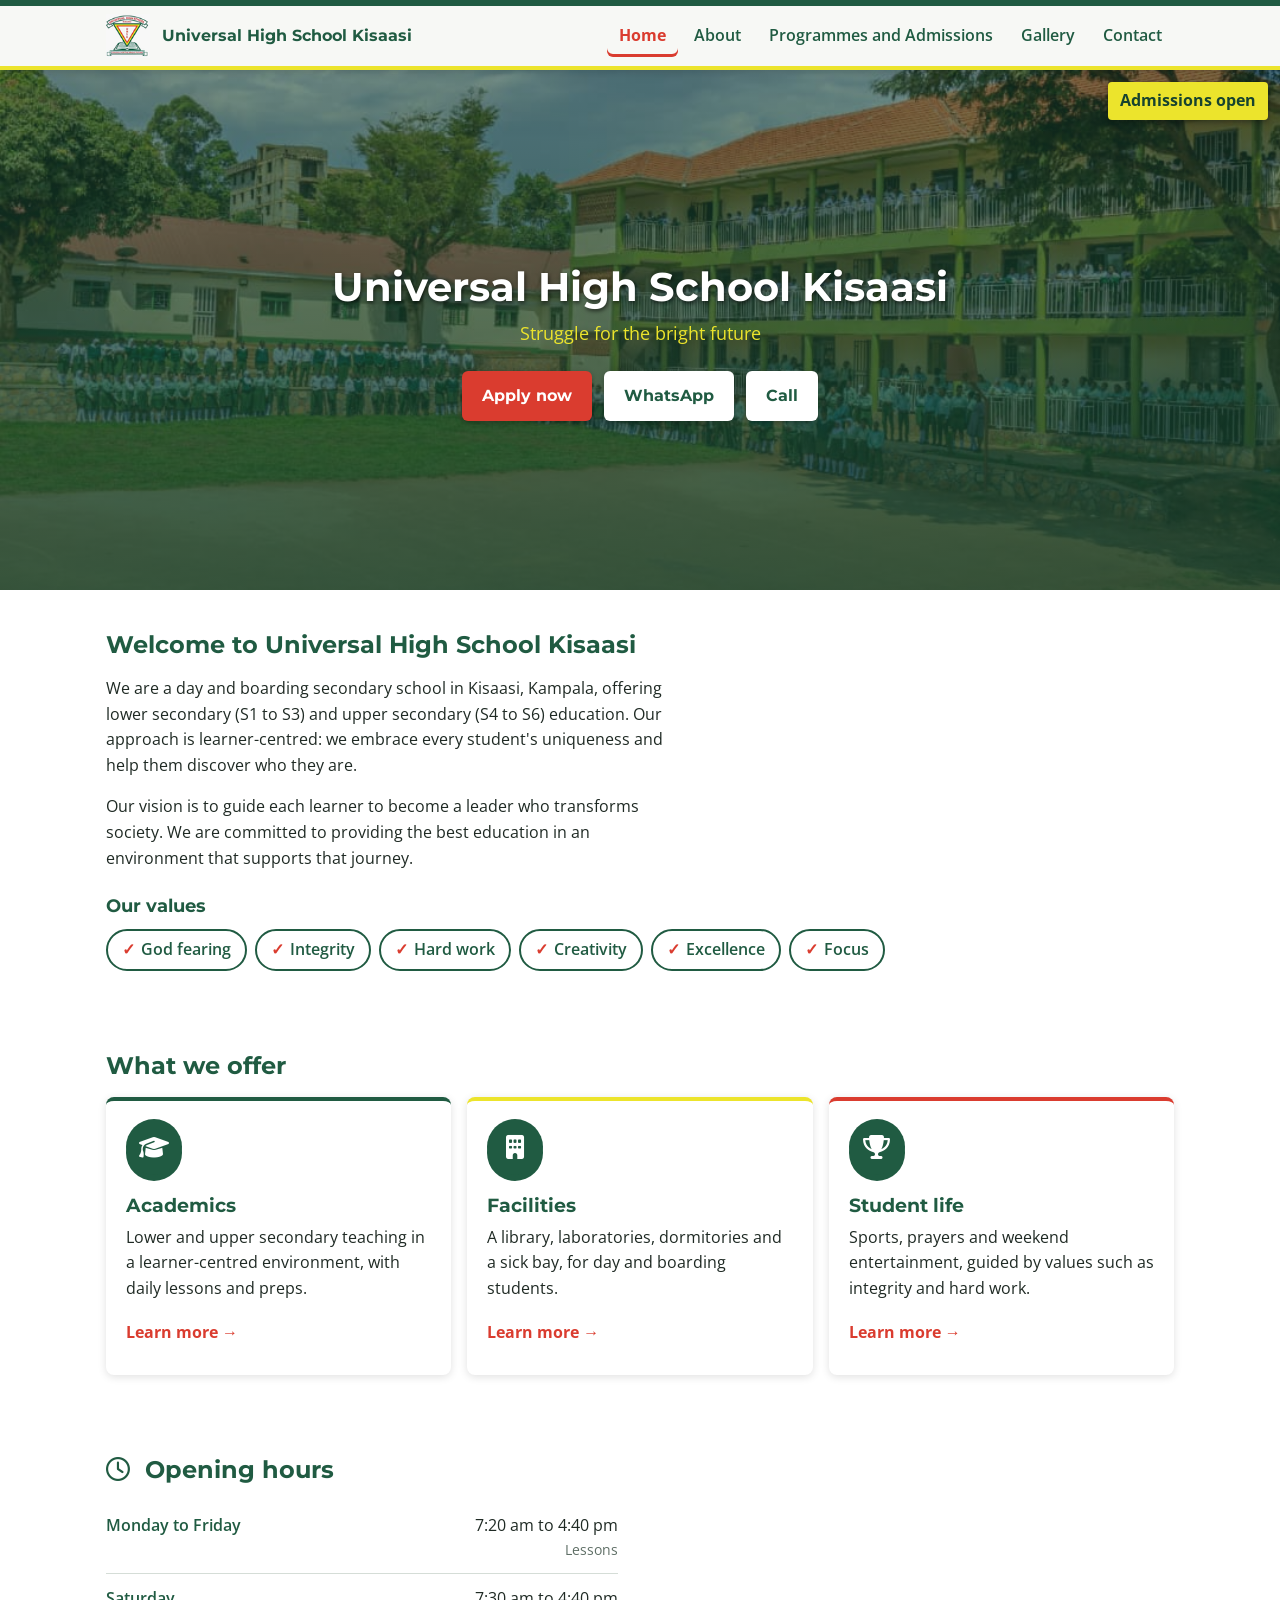
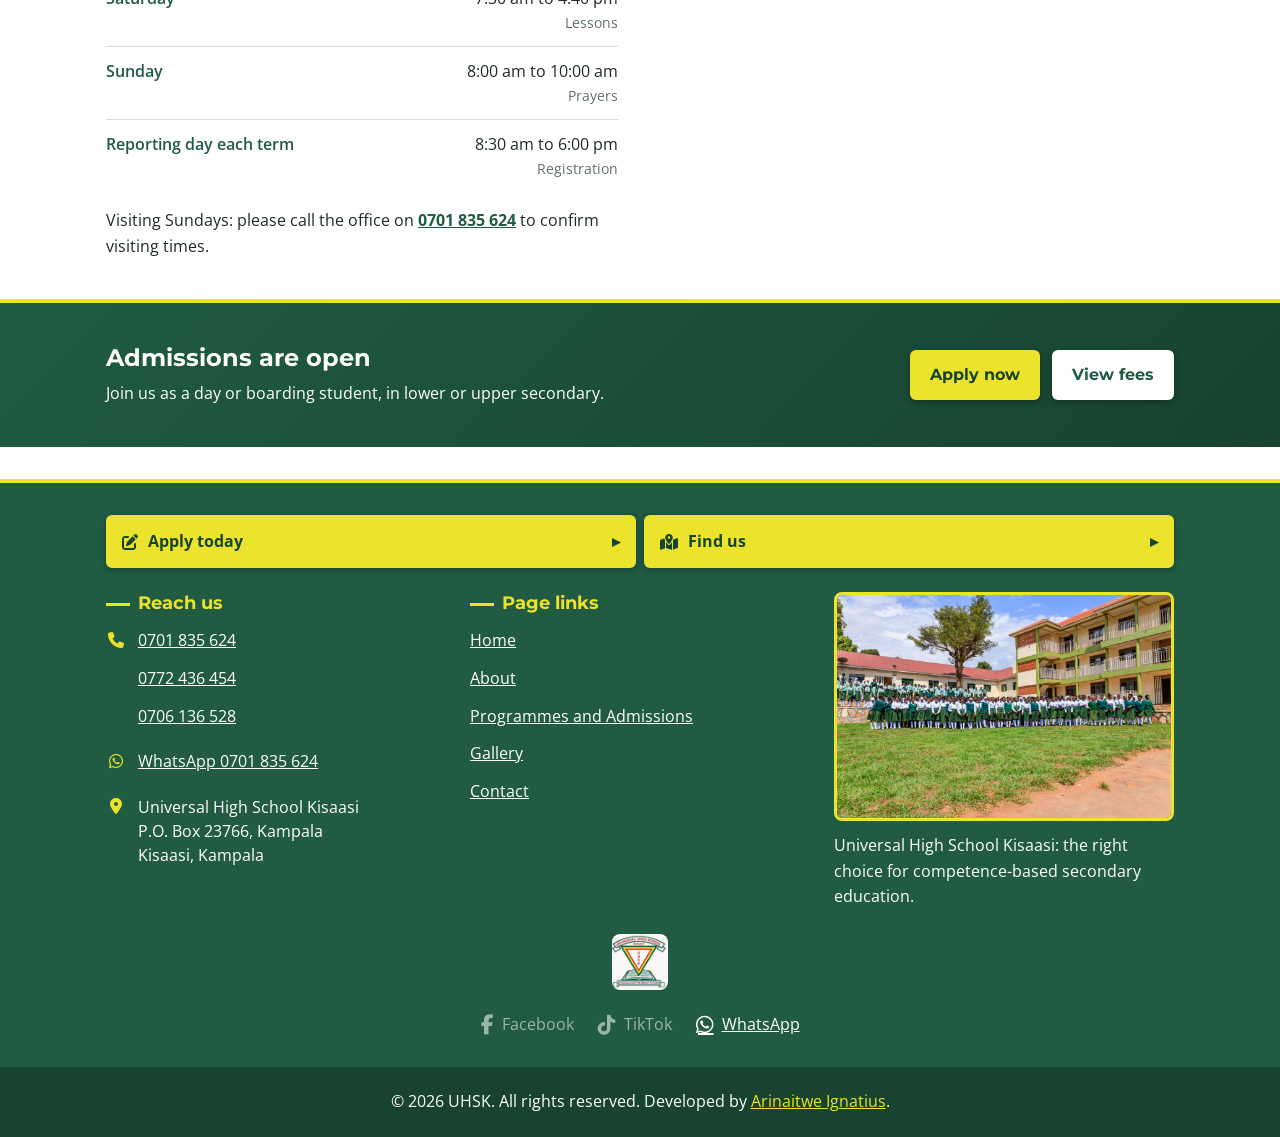
==== commit 6a0589c0: "Home: use lower and upper secondary instead of O-level and A-level" ====
--- a/index.html
+++ b/index.html
@@ -77,7 +77,8 @@
     <div class="container">
       <h2>Welcome to Universal High School Kisaasi</h2>
       <p>We are a day and boarding secondary school in Kisaasi, Kampala,
-         offering O-level and A-level education. Our approach is
+         offering lower secondary (S1 to S3) and upper secondary (S4 to S6)
+         education. Our approach is
          learner-centred: we embrace every student's uniqueness and
          help them discover who they are.</p>
       <p>Our vision is to guide each learner to become a leader who
@@ -108,7 +109,7 @@
           <i class="fa-solid fa-graduation-cap card-icon" aria-hidden="true"></i>
           </span>
           <h3>Academics</h3>
-          <p>O-level and A-level teaching in a learner-centred
+          <p>Lower and upper secondary teaching in a learner-centred
              environment, with daily lessons and preps.</p>
           <a class="card-link" href="services.html">Learn more</a>
         </article>
@@ -175,7 +176,7 @@
     <div class="container band-inner">
       <div class="band-text">
         <h2>Admissions are open</h2>
-        <p>Join us as a day or boarding student, in O-level or A-level.</p>
+        <p>Join us as a day or boarding student, in lower or upper secondary.</p>
       </div>
       <div class="band-actions">
         <a class="btn btn-accent" href="services.html#apply">Apply now</a>
